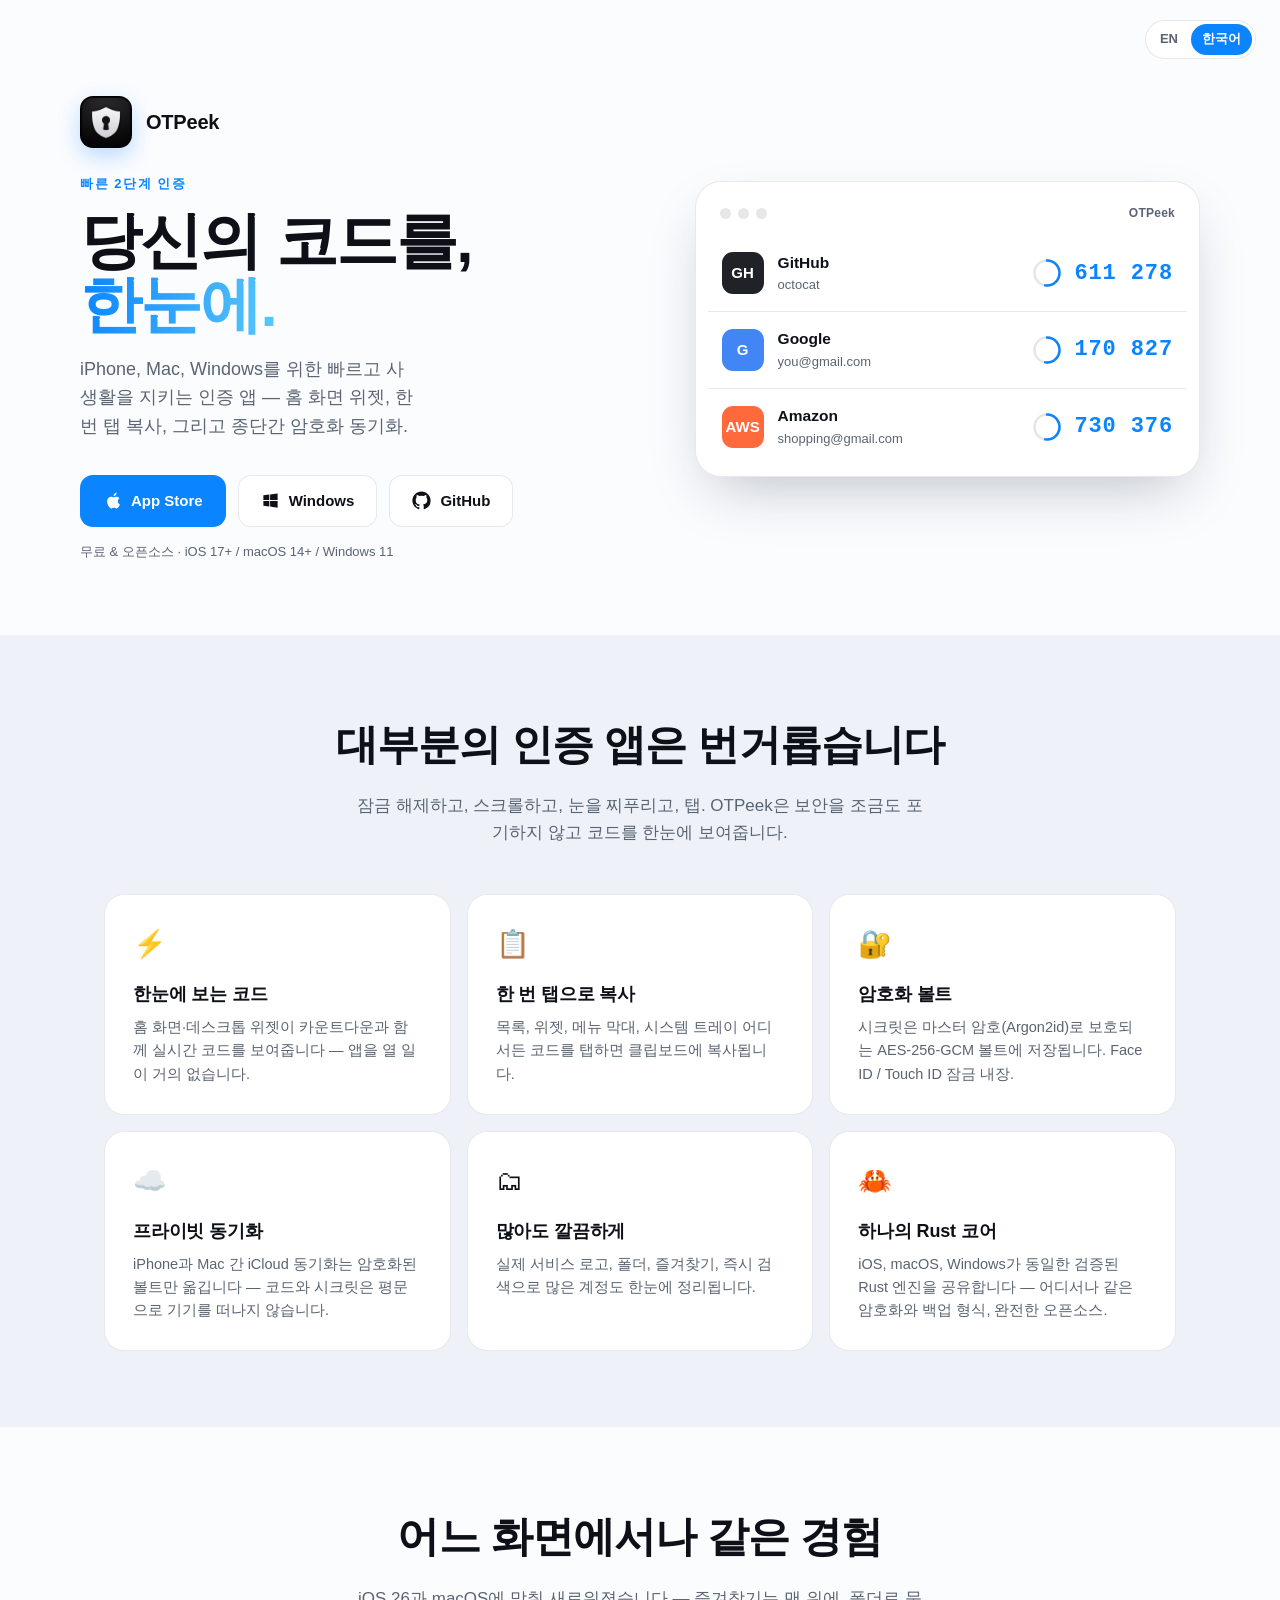
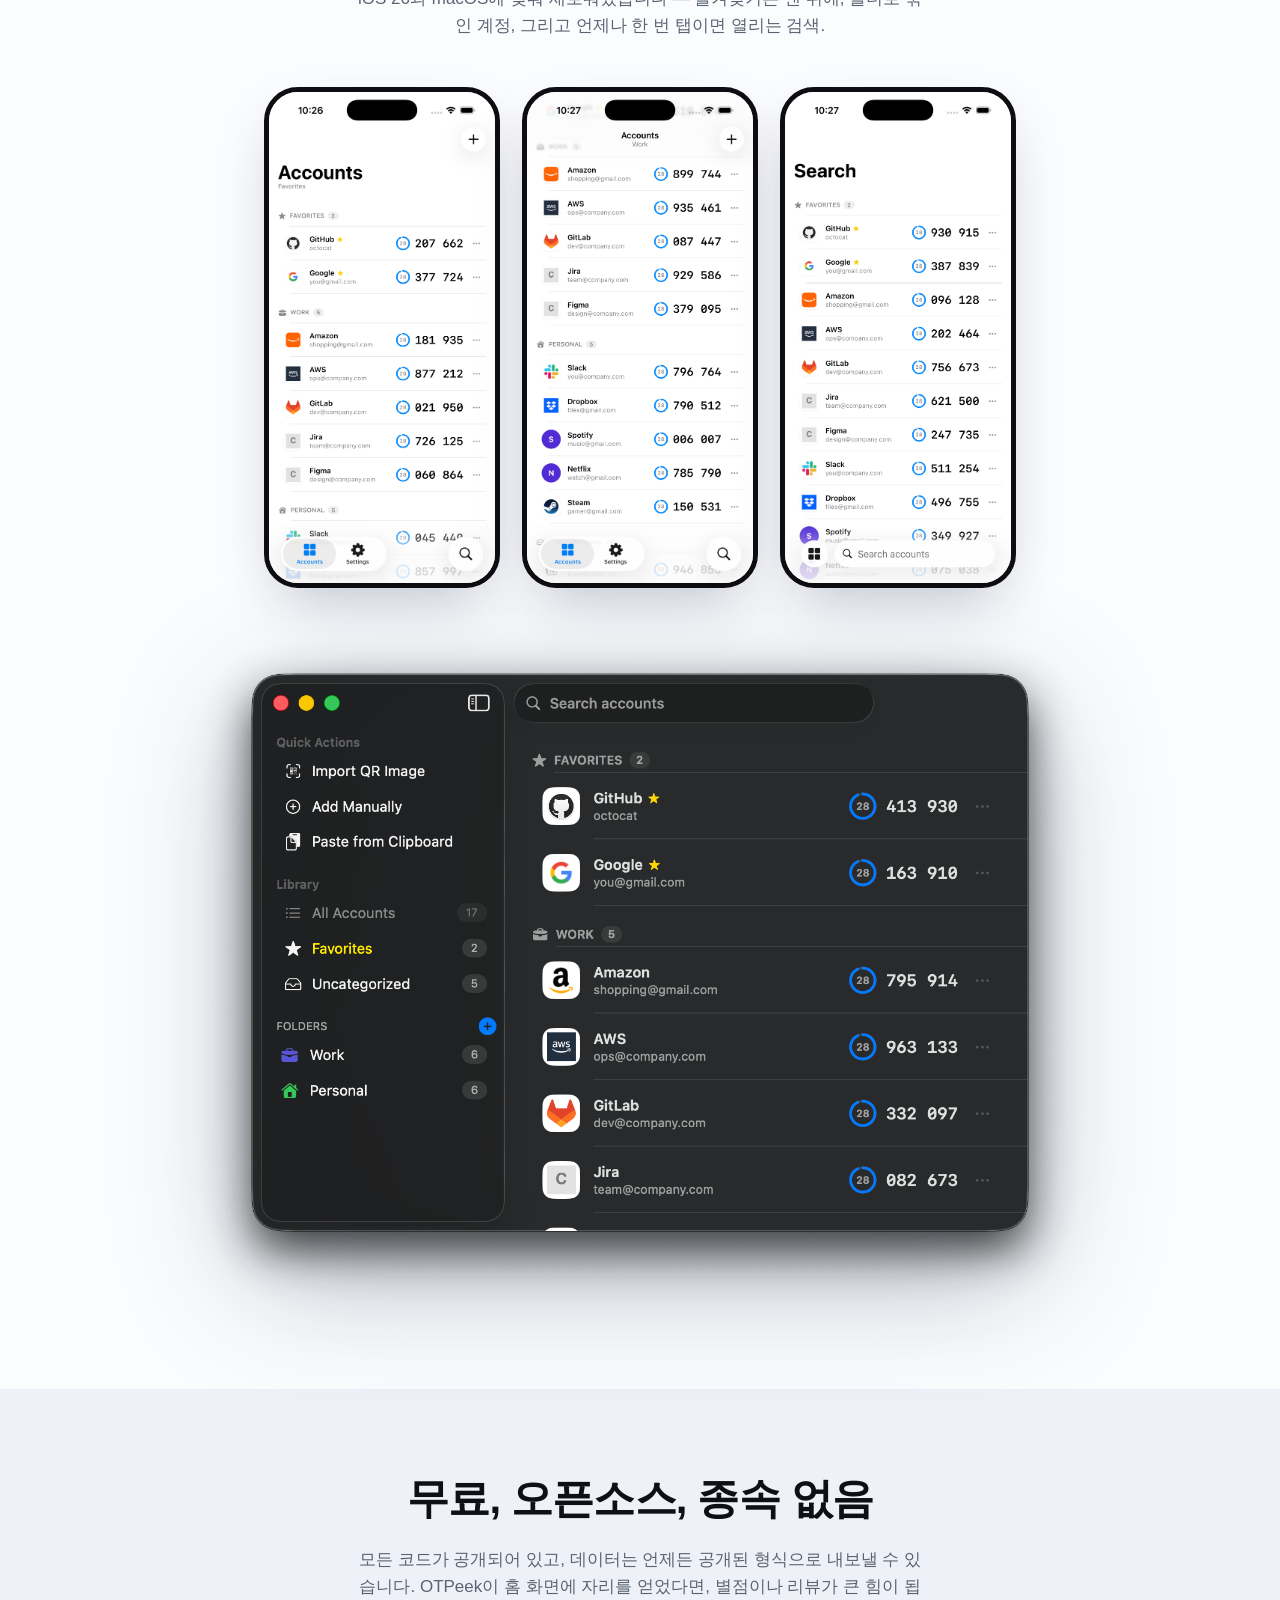
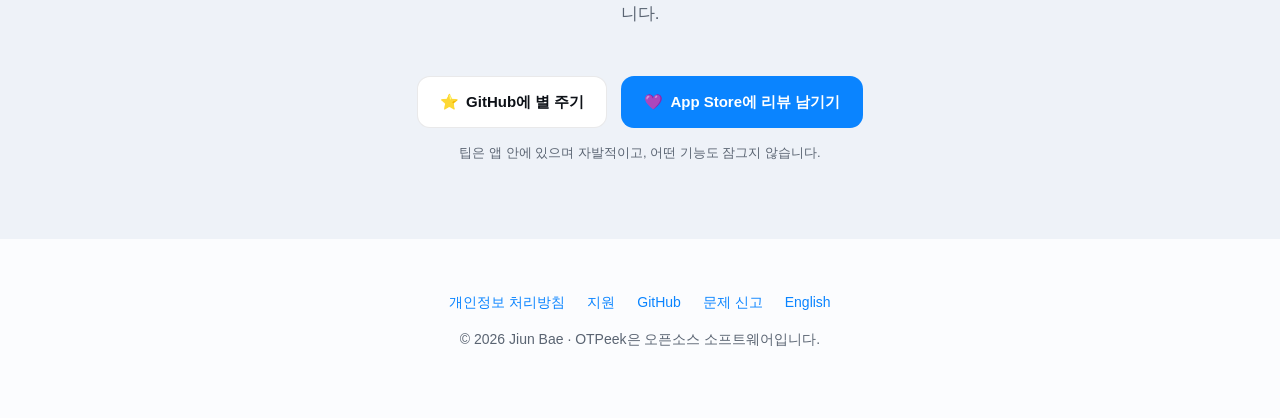
==== website/ko/index.html @ 28162570 "feat(website): redesign landing/support/privacy + add Korean pages - Redesign with a live countdown-" ====
<!DOCTYPE html>
<html lang="ko">
<head>
<meta charset="utf-8">
<meta name="viewport" content="width=device-width, initial-scale=1">
<title>OTPeek — 코드를 한눈에</title>
<meta name="description" content="OTPeek은 iPhone, Mac, Windows를 위한 빠르고 사생활을 지키는 2단계 인증 앱입니다. 홈 화면 위젯, 한 번 탭 복사, 암호화 동기화 — 하나의 Rust 코어 기반.">
<meta property="og:title" content="OTPeek — 코드를 한눈에">
<meta property="og:description" content="iPhone, Mac, Windows를 위한 빠르고 사생활을 지키는 2FA. 위젯, 한 번 탭 복사, 종단간 암호화 동기화.">
<meta property="og:image" content="https://jiun.dev/OTPeek/assets/icon-512.png">
<meta property="og:url" content="https://jiun.dev/OTPeek/ko/">
<link rel="icon" href="../assets/icon-180.png">
<link rel="apple-touch-icon" href="../assets/icon-180.png">
<link rel="alternate" hreflang="en" href="https://jiun.dev/OTPeek/">
<link rel="stylesheet" href="../assets/site.css">
</head>
<body>

<nav class="lang"><a href="../">EN</a><a class="on" href="./">한국어</a></nav>

<header class="wrap hero">
  <div>
    <div class="brand">
      <img src="../assets/icon-512.png" alt="OTPeek 아이콘" width="52" height="52">
      <span>OTPeek</span>
    </div>
    <p class="eyebrow">빠른 2단계 인증</p>
    <h1>당신의 코드를,<br><span class="grad">한눈에.</span></h1>
    <p class="sub">iPhone, Mac, Windows를 위한 빠르고 사생활을 지키는 인증 앱 — 홈 화면 위젯, 한 번 탭
       복사, 그리고 종단간 암호화 동기화.</p>
    <div class="dl">
      <a class="btn primary" href="https://apps.apple.com/app/otpeek/id6787845951">
        <svg viewBox="0 0 24 24"><path d="M18.7 12.9c0-2.5 2-3.7 2.1-3.7-1.2-1.7-3-1.9-3.6-2-1.5-.2-3 .9-3.7.9-.8 0-2-.9-3.3-.9-1.7 0-3.2 1-4.1 2.5-1.7 3-.4 7.5 1.3 9.9.8 1.2 1.8 2.5 3.1 2.5 1.2-.1 1.7-.8 3.2-.8s1.9.8 3.3.8c1.3 0 2.2-1.2 3-2.4.9-1.4 1.3-2.7 1.3-2.8-.1 0-2.6-1-2.6-4zM16.2 5.2c.7-.8 1.1-1.9 1-3-1 0-2.1.7-2.8 1.5-.6.7-1.2 1.9-1 3 1 .1 2.1-.6 2.8-1.5z"/></svg>
        App Store</a>
      <a class="btn" href="https://github.com/jiunbae/OTPeek/releases">
        <svg viewBox="0 0 24 24"><path d="M3 5.5 10.5 4.4v7.1H3V5.5zm0 13 7.5 1.1v-7H3v5.9zm8.5 1.2 9.5 1.3v-8.5h-9.5v7.2zm0-15.4v7.2H21V3L11.5 4.3z"/></svg>
        Windows</a>
      <a class="btn" href="https://github.com/jiunbae/OTPeek">
        <svg viewBox="0 0 24 24"><path d="M12 .5C5.7.5.5 5.7.5 12c0 5.1 3.3 9.4 7.9 10.9.6.1.8-.3.8-.6v-2c-3.2.7-3.9-1.5-3.9-1.5-.5-1.3-1.3-1.7-1.3-1.7-1-.7.1-.7.1-.7 1.2.1 1.8 1.2 1.8 1.2 1 1.8 2.7 1.3 3.4 1 .1-.8.4-1.3.7-1.6-2.6-.3-5.3-1.3-5.3-5.7 0-1.3.4-2.3 1.2-3.1-.1-.3-.5-1.5.1-3.1 0 0 1-.3 3.2 1.2a11 11 0 0 1 5.8 0C17 4.7 18 5 18 5c.6 1.6.2 2.8.1 3.1.7.8 1.2 1.8 1.2 3.1 0 4.4-2.7 5.4-5.3 5.7.4.4.8 1.1.8 2.2v3.2c0 .3.2.7.8.6a11.5 11.5 0 0 0 7.9-10.9C23.5 5.7 18.3.5 12 .5z"/></svg>
        GitHub</a>
    </div>
    <p class="note">무료 &amp; 오픈소스 · iOS 17+ / macOS 14+ / Windows 11</p>
  </div>

  <div class="demo" id="demo" aria-hidden="true">
    <div class="demo-bar"><i></i><i></i><i></i><b>OTPeek</b></div>
    <div class="row"><div class="av" style="background:#1f2328">GH</div>
      <div class="who"><div class="n">GitHub</div><div class="e">octocat</div></div>
      <div class="code"><svg class="ring" viewBox="0 0 36 36"><circle class="trk" cx="18" cy="18" r="15" fill="none" stroke-width="3"/><circle class="prg" cx="18" cy="18" r="15" fill="none" stroke-width="3" stroke-linecap="round"/></svg><span class="digits">207 662</span></div></div>
    <div class="row"><div class="av" style="background:#4285f4">G</div>
      <div class="who"><div class="n">Google</div><div class="e">you@gmail.com</div></div>
      <div class="code"><svg class="ring" viewBox="0 0 36 36"><circle class="trk" cx="18" cy="18" r="15" fill="none" stroke-width="3"/><circle class="prg" cx="18" cy="18" r="15" fill="none" stroke-width="3" stroke-linecap="round"/></svg><span class="digits">377 724</span></div></div>
    <div class="row"><div class="av" style="background:#ff6a3d">AWS</div>
      <div class="who"><div class="n">Amazon</div><div class="e">shopping@gmail.com</div></div>
      <div class="code"><svg class="ring" viewBox="0 0 36 36"><circle class="trk" cx="18" cy="18" r="15" fill="none" stroke-width="3"/><circle class="prg" cx="18" cy="18" r="15" fill="none" stroke-width="3" stroke-linecap="round"/></svg><span class="digits">181 935</span></div></div>
  </div>
</header>

<section class="alt">
  <div class="wrap">
    <h2>대부분의 인증 앱은 번거롭습니다</h2>
    <p class="lead">잠금 해제하고, 스크롤하고, 눈을 찌푸리고, 탭. OTPeek은 보안을 조금도 포기하지 않고 코드를 한눈에 보여줍니다.</p>
    <div class="grid">
      <div class="card-f"><div class="emoji">⚡️</div><h3>한눈에 보는 코드</h3><p>홈 화면·데스크톱 위젯이 카운트다운과 함께 실시간 코드를 보여줍니다 — 앱을 열 일이 거의 없습니다.</p></div>
      <div class="card-f"><div class="emoji">📋</div><h3>한 번 탭으로 복사</h3><p>목록, 위젯, 메뉴 막대, 시스템 트레이 어디서든 코드를 탭하면 클립보드에 복사됩니다.</p></div>
      <div class="card-f"><div class="emoji">🔐</div><h3>암호화 볼트</h3><p>시크릿은 마스터 암호(Argon2id)로 보호되는 AES-256-GCM 볼트에 저장됩니다. Face ID / Touch ID 잠금 내장.</p></div>
      <div class="card-f"><div class="emoji">☁️</div><h3>프라이빗 동기화</h3><p>iPhone과 Mac 간 iCloud 동기화는 암호화된 볼트만 옮깁니다 — 코드와 시크릿은 평문으로 기기를 떠나지 않습니다.</p></div>
      <div class="card-f"><div class="emoji">🗂</div><h3>많아도 깔끔하게</h3><p>실제 서비스 로고, 폴더, 즐겨찾기, 즉시 검색으로 많은 계정도 한눈에 정리됩니다.</p></div>
      <div class="card-f"><div class="emoji">🦀</div><h3>하나의 Rust 코어</h3><p>iOS, macOS, Windows가 동일한 검증된 Rust 엔진을 공유합니다 — 어디서나 같은 암호화와 백업 형식, 완전한 오픈소스.</p></div>
    </div>
  </div>
</section>

<section>
  <div class="wrap">
    <h2>어느 화면에서나 같은 경험</h2>
    <p class="lead">iOS 26과 macOS에 맞춰 새로워졌습니다 — 즐겨찾기는 맨 위에, 폴더로 묶인 계정, 그리고 언제나 한 번 탭이면 열리는 검색.</p>
    <div class="shots">
      <img class="ios" src="../assets/ios-list.png" alt="iPhone의 OTPeek — 폴더로 묶인 계정과 실시간 코드" loading="lazy">
      <img class="ios" src="../assets/ios-folders.png" alt="iPhone의 OTPeek — 폴더별 계정 목록" loading="lazy">
      <img class="ios" src="../assets/ios-search.png" alt="iPhone의 OTPeek — 즉시 검색" loading="lazy">
    </div>
    <img class="shot-mac" src="../assets/mac-window.png" alt="Mac의 OTPeek — 사이드바와 계정 목록" loading="lazy">
  </div>
</section>

<section class="alt">
  <div class="wrap support">
    <h2>무료, 오픈소스, 종속 없음</h2>
    <p class="lead">모든 코드가 공개되어 있고, 데이터는 언제든 공개된 형식으로 내보낼 수 있습니다.
       OTPeek이 홈 화면에 자리를 얻었다면, 별점이나 리뷰가 큰 힘이 됩니다.</p>
    <div class="strip">
      <a class="btn" href="https://github.com/jiunbae/OTPeek">⭐️&ensp;GitHub에 별 주기</a>
      <a class="btn primary" href="https://apps.apple.com/app/otpeek/id6787845951">💜&ensp;App Store에 리뷰 남기기</a>
    </div>
    <p class="note">팁은 앱 안에 있으며 자발적이고, 어떤 기능도 잠그지 않습니다.</p>
  </div>
</section>

<footer>
  <nav>
    <a href="privacy.html">개인정보 처리방침</a>
    <a href="support.html">지원</a>
    <a href="https://github.com/jiunbae/OTPeek">GitHub</a>
    <a href="https://github.com/jiunbae/OTPeek/issues">문제 신고</a>
    <a href="../">English</a>
  </nav>
  © 2026 Jiun Bae · OTPeek은 오픈소스 소프트웨어입니다.
</footer>

<script src="../assets/demo.js"></script>
</body>
</html>
---- website/assets/site.css ----
/* OTPeek marketing site — shared styles (en + ko) */
:root {
  --accent:#0a84ff; --accent-ink:#fff; --warn:#ff453a;
  --bg:#fbfcfe; --bg2:#eef2f8; --fg:#0d1117; --fg2:#5a6472;
  --card:#ffffff; --border:rgba(13,17,23,.09); --ring-track:rgba(13,17,23,.10);
  --shadow:0 24px 60px -18px rgba(13,30,60,.28);
}
@media (prefers-color-scheme: dark) {
  :root:not([data-theme="light"]) {
    --bg:#0b0e14; --bg2:#12161f; --fg:#eef2f8; --fg2:#99a3b3;
    --card:#161b26; --border:rgba(255,255,255,.10); --ring-track:rgba(255,255,255,.12);
    --shadow:0 28px 70px -20px rgba(0,0,0,.7);
  }
}
:root[data-theme="dark"] {
  --bg:#0b0e14; --bg2:#12161f; --fg:#eef2f8; --fg2:#99a3b3;
  --card:#161b26; --border:rgba(255,255,255,.10); --ring-track:rgba(255,255,255,.12);
  --shadow:0 28px 70px -20px rgba(0,0,0,.7);
}

* { margin:0; padding:0; box-sizing:border-box; }
html { scroll-behavior:smooth; }
body { font-family:-apple-system,BlinkMacSystemFont,"SF Pro Display","Segoe UI",Roboto,sans-serif;
       background:var(--bg); color:var(--fg); line-height:1.6; -webkit-font-smoothing:antialiased;
       overflow-x:hidden; }
a { color:var(--accent); text-decoration:none; }
.wrap { max-width:1120px; margin:0 auto; padding:0 24px; }
.eyebrow { font-size:13px; font-weight:700; letter-spacing:.12em; text-transform:uppercase; color:var(--accent); }

/* language toggle (top-right) */
.lang { position:absolute; top:20px; right:24px; z-index:5; display:flex; gap:2px;
        background:var(--card); border:1px solid var(--border); border-radius:999px; padding:3px;
        font-size:13px; font-weight:600; }
.lang a { padding:5px 11px; border-radius:999px; color:var(--fg2); }
.lang a.on { background:var(--accent); color:var(--accent-ink); }

/* ---- Hero ---- */
.hero { display:grid; grid-template-columns:1.05fr .95fr; gap:56px; align-items:center; padding:96px 0 72px; }
.hero .brand { display:flex; align-items:center; gap:14px; margin-bottom:26px; }
.hero .brand img { width:52px; height:52px; border-radius:13px; box-shadow:0 8px 22px rgba(10,132,255,.28); }
.hero .brand span { font-size:20px; font-weight:700; letter-spacing:-.01em; }
h1 { font-size:clamp(40px,6vw,62px); font-weight:800; letter-spacing:-.03em; line-height:1.03; margin:14px 0 18px; text-wrap:balance; }
h1 .grad { background:linear-gradient(100deg,var(--accent),#5ac8fa); -webkit-background-clip:text; background-clip:text; color:transparent; }
.hero .sub { max-width:34ch; color:var(--fg2); font-size:18px; }

.dl { display:flex; gap:12px; flex-wrap:wrap; margin-top:34px; }
.btn { display:inline-flex; align-items:center; gap:9px; padding:13px 22px; border-radius:13px;
       font-size:15px; font-weight:600; border:1px solid var(--border); background:var(--card); color:var(--fg);
       transition:transform .16s ease, box-shadow .16s ease, border-color .16s ease; }
.btn:hover { transform:translateY(-2px); box-shadow:0 10px 26px -8px rgba(13,30,60,.32); }
.btn.primary { background:var(--accent); color:var(--accent-ink); border-color:transparent; }
.btn svg { width:19px; height:19px; fill:currentColor; }
.note { margin-top:15px; font-size:13px; color:var(--fg2); }

/* ---- Live code demo ---- */
.demo { background:var(--card); border:1px solid var(--border); border-radius:26px; padding:12px; box-shadow:var(--shadow); }
.demo-bar { display:flex; align-items:center; gap:7px; padding:10px 12px 12px; }
.demo-bar i { width:11px; height:11px; border-radius:50%; background:var(--ring-track); display:inline-block; }
.demo-bar b { margin-left:auto; font-size:12px; font-weight:600; color:var(--fg2); letter-spacing:.02em; }
.row { display:flex; align-items:center; gap:14px; padding:15px 14px; border-radius:16px; }
.row + .row { border-top:1px solid var(--border); border-radius:0; }
.av { width:42px; height:42px; border-radius:11px; display:grid; place-items:center; font-weight:700; font-size:15px; color:#fff; flex:none; }
.who { min-width:0; }
.who .n { font-weight:600; font-size:15.5px; }
.who .e { font-size:13px; color:var(--fg2); white-space:nowrap; overflow:hidden; text-overflow:ellipsis; }
.code { margin-left:auto; display:flex; align-items:center; gap:12px; }
.ring { width:30px; height:30px; flex:none; transform:rotate(-90deg); }
.ring .trk { stroke:var(--ring-track); }
.digits { font-family:ui-monospace,"SF Mono",Menlo,monospace; font-size:22px; font-weight:600;
          letter-spacing:.04em; font-variant-numeric:tabular-nums; color:var(--accent); transition:color .4s; }

/* ---- Sections ---- */
section { padding:76px 0; }
section.alt { background:var(--bg2); }
h2 { font-size:clamp(28px,4vw,42px); font-weight:800; letter-spacing:-.02em; text-align:center; text-wrap:balance; }
.lead { text-align:center; color:var(--fg2); max-width:60ch; margin:14px auto 48px; font-size:17px; }

.grid { display:grid; grid-template-columns:repeat(auto-fit,minmax(260px,1fr)); gap:16px; }
.card-f { background:var(--card); border:1px solid var(--border); border-radius:20px; padding:28px; transition:transform .16s, border-color .16s; }
.card-f:hover { transform:translateY(-3px); border-color:color-mix(in srgb, var(--accent) 45%, var(--border)); }
.card-f .emoji { font-size:27px; }
.card-f h3 { font-size:18px; margin:14px 0 7px; letter-spacing:-.01em; }
.card-f p { font-size:14.5px; color:var(--fg2); }

.shots { display:flex; gap:22px; justify-content:center; flex-wrap:wrap; }
.shots img.ios { width:236px; border-radius:34px; border:5px solid #0e0e12; box-shadow:var(--shadow); background:#0e0e12; }
.shot-mac { width:min(900px,100%); display:block; margin:44px auto 0; filter:drop-shadow(0 30px 60px rgba(13,30,60,.30)); }

.support { text-align:center; }
.strip { display:flex; gap:14px; justify-content:center; flex-wrap:wrap; margin-top:8px; }

footer { padding:52px 0 68px; text-align:center; color:var(--fg2); font-size:14px; }
footer nav { display:flex; gap:22px; justify-content:center; flex-wrap:wrap; margin-bottom:14px; }

/* ---- Document pages (support / privacy) ---- */
.doc { max-width:760px; margin:0 auto; padding:76px 24px 88px; }
.doc .back { display:inline-block; margin-bottom:26px; font-size:15px; font-weight:600; }
.doc h1 { font-size:clamp(32px,5vw,46px); margin-bottom:10px; }
.doc .updated { color:var(--fg2); font-size:14px; margin-bottom:34px; }
.doc h2 { font-size:21px; text-align:left; margin:36px 0 10px; letter-spacing:-.01em; }
.doc p, .doc li { font-size:16px; color:var(--fg); margin-bottom:11px; }
.doc p.muted, .doc li.muted { color:var(--fg2); }
.doc ul { padding-left:22px; }
.doc a { font-weight:500; }
details { background:var(--card); border:1px solid var(--border); border-radius:14px; padding:15px 18px; margin-bottom:10px; }
summary { font-weight:600; cursor:pointer; list-style:none; }
summary::-webkit-details-marker { display:none; }
summary::after { content:"+"; float:right; color:var(--fg2); font-weight:400; }
details[open] summary::after { content:"–"; }
details p { margin:11px 0 2px; color:var(--fg2); }
.tldr { background:color-mix(in srgb, var(--accent) 8%, transparent); border:1px solid color-mix(in srgb, var(--accent) 28%, transparent);
        border-radius:14px; padding:18px 20px; margin:4px 0 8px; font-size:16px; }
.doc code { font-family:ui-monospace,"SF Mono",Menlo,monospace; font-size:.9em;
            background:var(--bg2); padding:1px 6px; border-radius:6px; }

@media (max-width:860px) {
  .hero { grid-template-columns:1fr; gap:40px; padding:76px 0 40px; text-align:center; }
  .hero .brand, .dl { justify-content:center; }
  .hero .sub { max-width:none; }
  .demo { max-width:420px; margin:0 auto; }
}
@media (prefers-reduced-motion:reduce) { html { scroll-behavior:auto; } }
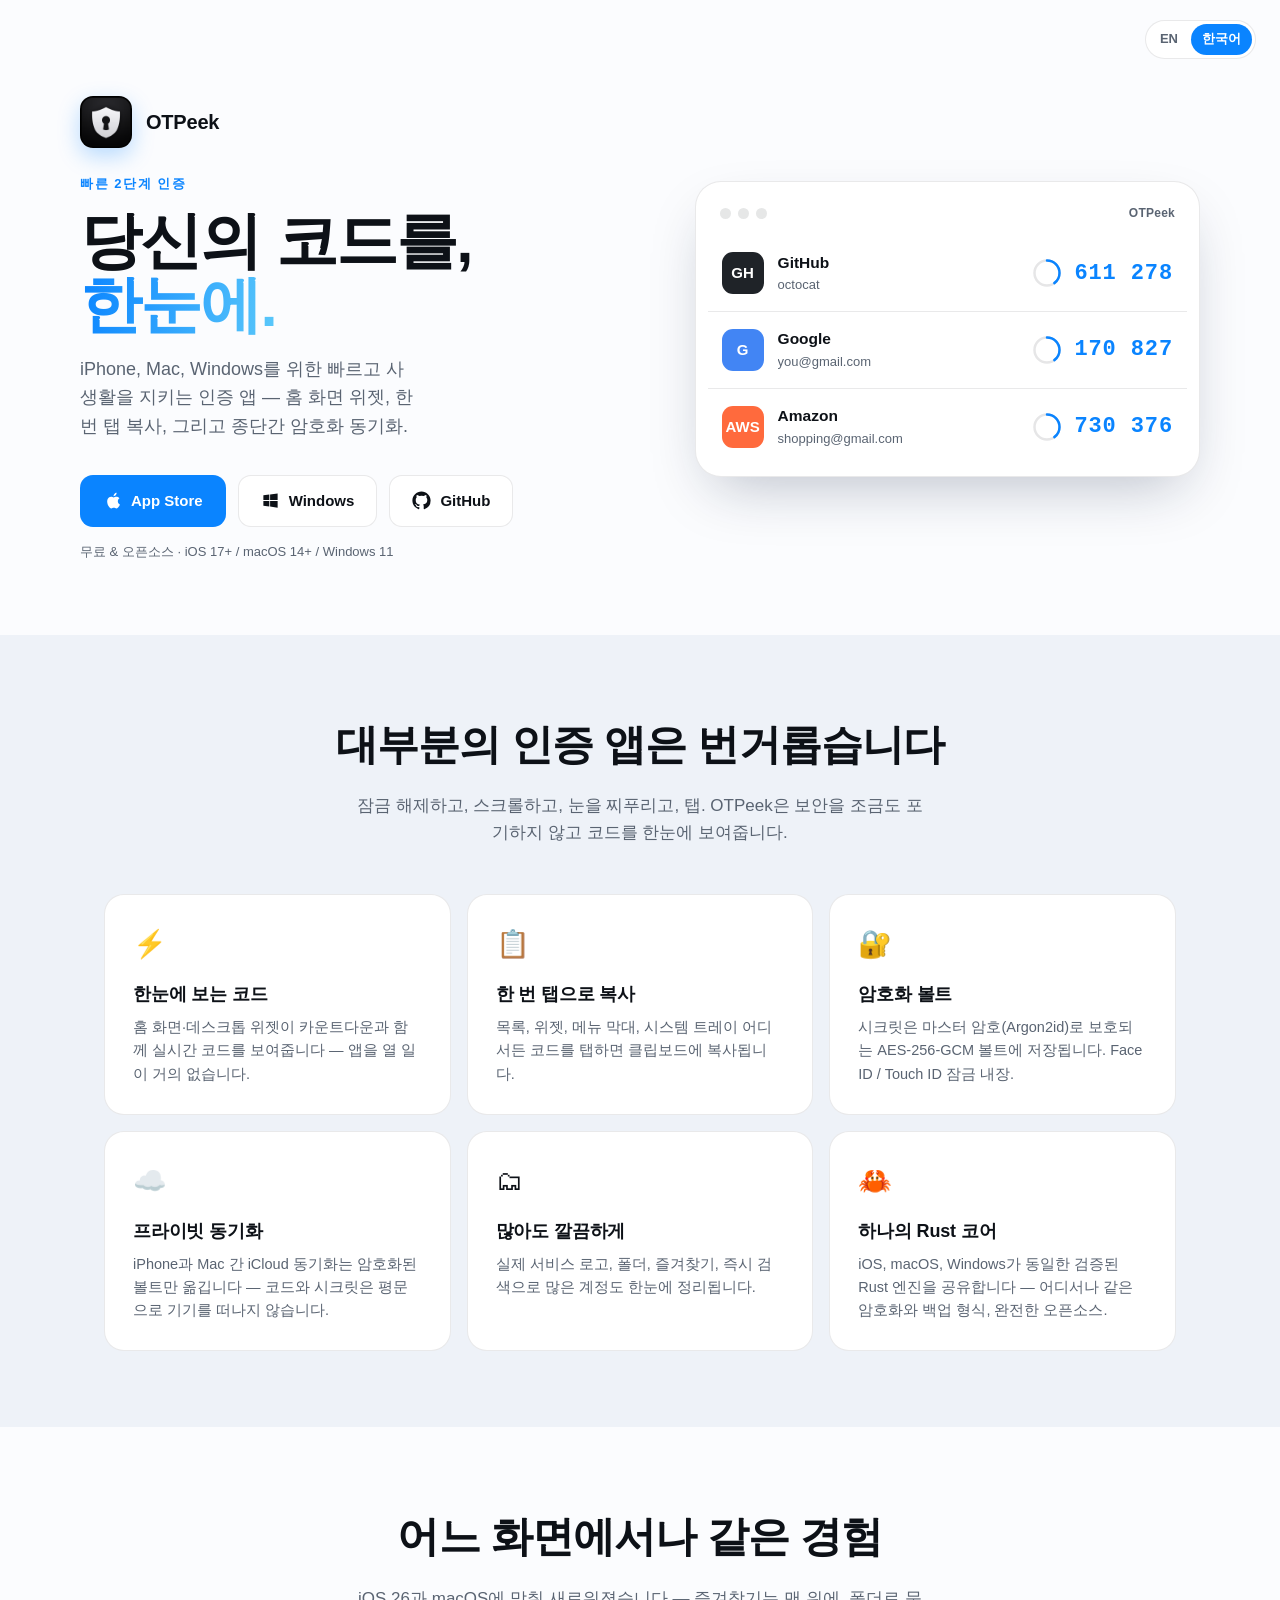
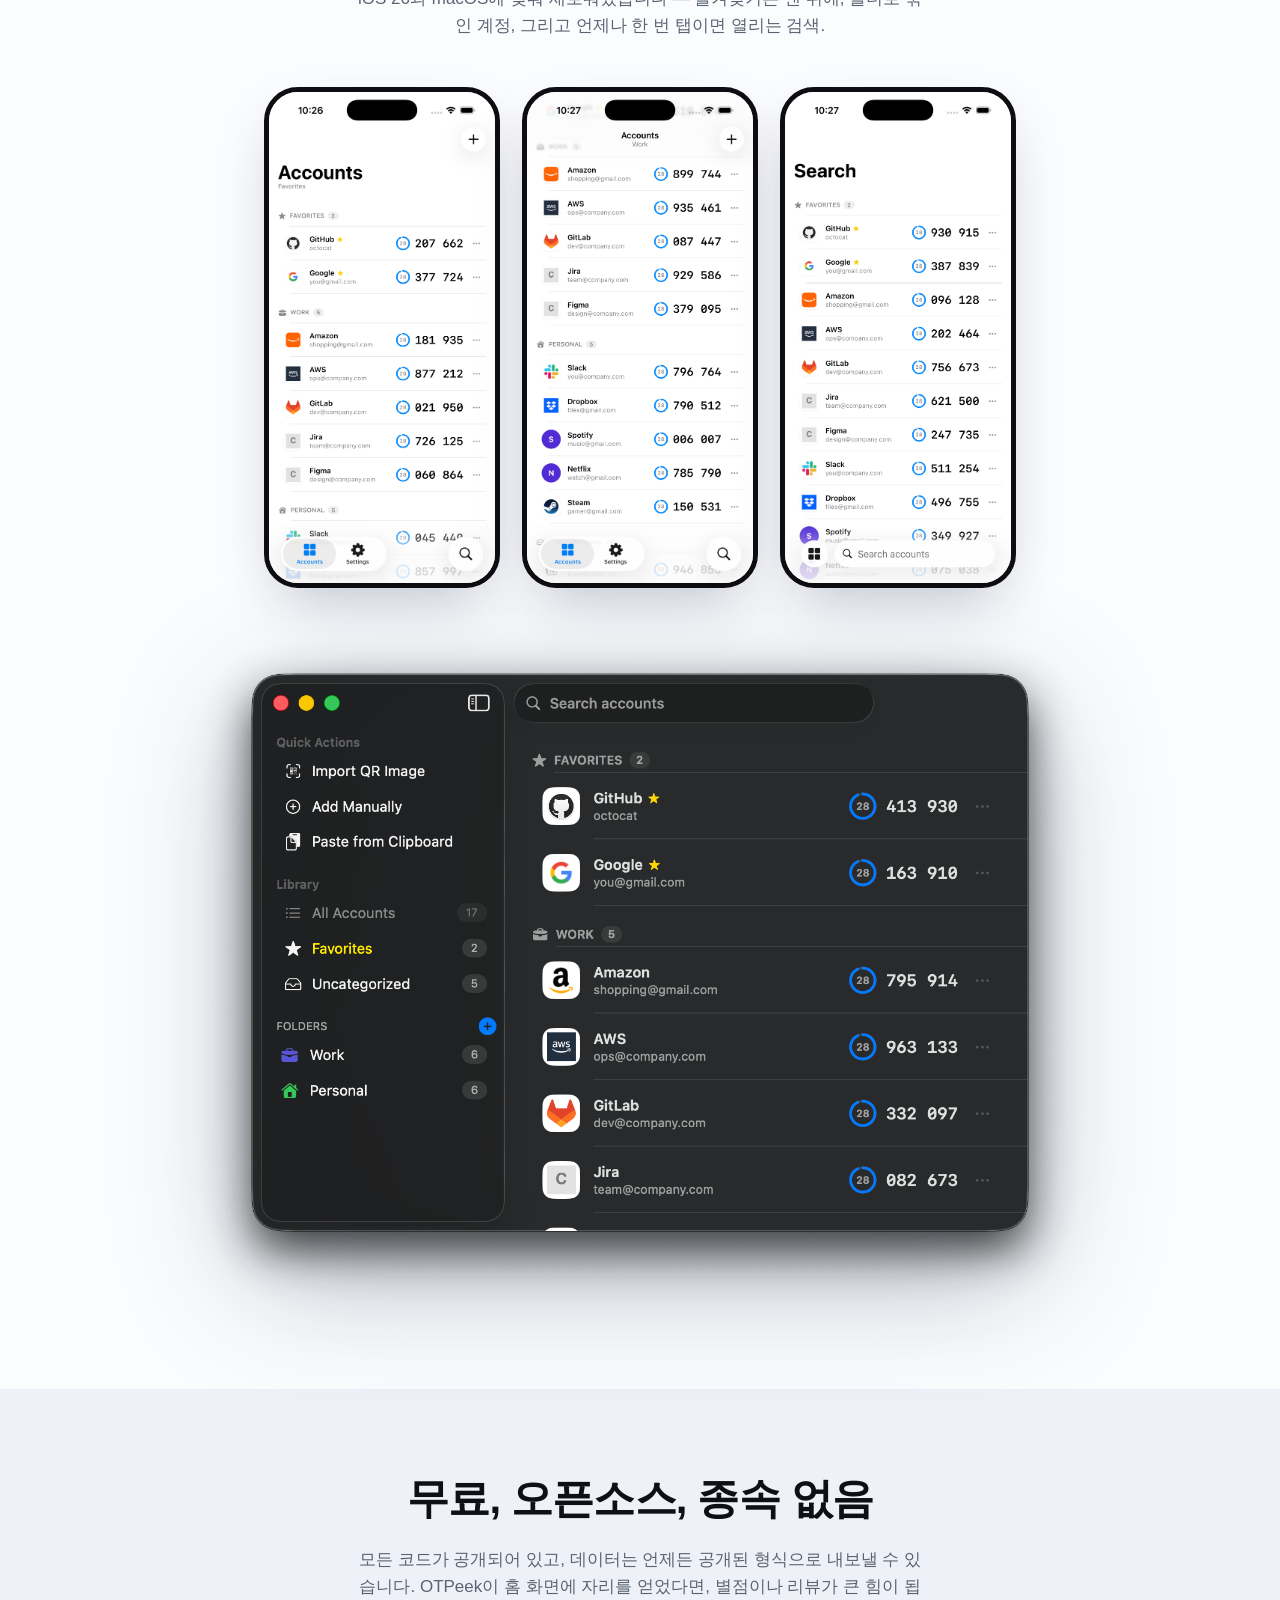
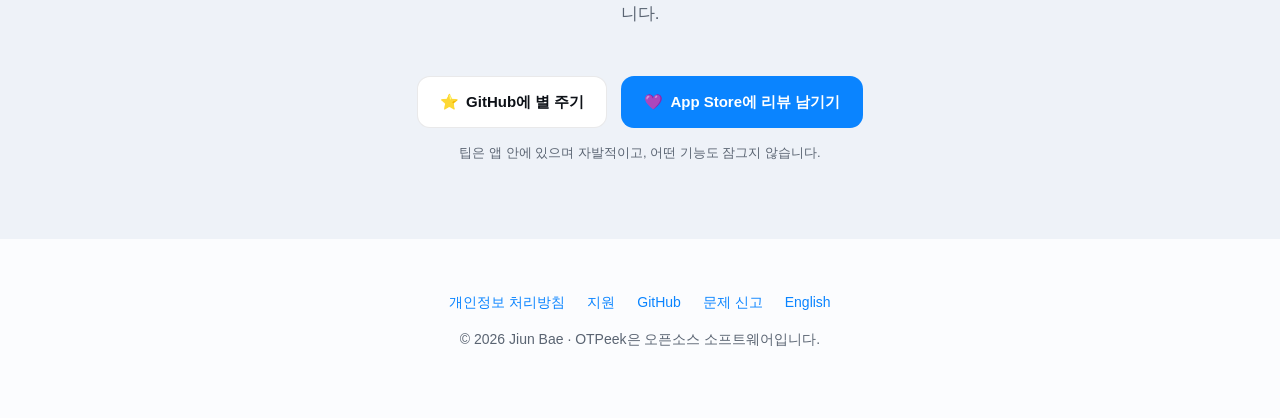
==== commit 250098a9: "fix(website): link Korean pages to live App Store Use the Korean storefront URL for download and rev" ====
--- a/website/ko/index.html
+++ b/website/ko/index.html
@@ -29,7 +29,7 @@
     <p class="sub">iPhone, Mac, Windows를 위한 빠르고 사생활을 지키는 인증 앱 — 홈 화면 위젯, 한 번 탭
        복사, 그리고 종단간 암호화 동기화.</p>
     <div class="dl">
-      <a class="btn primary" href="https://apps.apple.com/app/otpeek/id6787845951">
+      <a class="btn primary" href="https://apps.apple.com/kr/app/otpeek/id6787845951">
         <svg viewBox="0 0 24 24"><path d="M18.7 12.9c0-2.5 2-3.7 2.1-3.7-1.2-1.7-3-1.9-3.6-2-1.5-.2-3 .9-3.7.9-.8 0-2-.9-3.3-.9-1.7 0-3.2 1-4.1 2.5-1.7 3-.4 7.5 1.3 9.9.8 1.2 1.8 2.5 3.1 2.5 1.2-.1 1.7-.8 3.2-.8s1.9.8 3.3.8c1.3 0 2.2-1.2 3-2.4.9-1.4 1.3-2.7 1.3-2.8-.1 0-2.6-1-2.6-4zM16.2 5.2c.7-.8 1.1-1.9 1-3-1 0-2.1.7-2.8 1.5-.6.7-1.2 1.9-1 3 1 .1 2.1-.6 2.8-1.5z"/></svg>
         App Store</a>
       <a class="btn" href="https://github.com/jiunbae/OTPeek/releases">
@@ -91,7 +91,7 @@
        OTPeek이 홈 화면에 자리를 얻었다면, 별점이나 리뷰가 큰 힘이 됩니다.</p>
     <div class="strip">
       <a class="btn" href="https://github.com/jiunbae/OTPeek">⭐️&ensp;GitHub에 별 주기</a>
-      <a class="btn primary" href="https://apps.apple.com/app/otpeek/id6787845951">💜&ensp;App Store에 리뷰 남기기</a>
+      <a class="btn primary" href="https://apps.apple.com/kr/app/otpeek/id6787845951">💜&ensp;App Store에 리뷰 남기기</a>
     </div>
     <p class="note">팁은 앱 안에 있으며 자발적이고, 어떤 기능도 잠그지 않습니다.</p>
   </div>
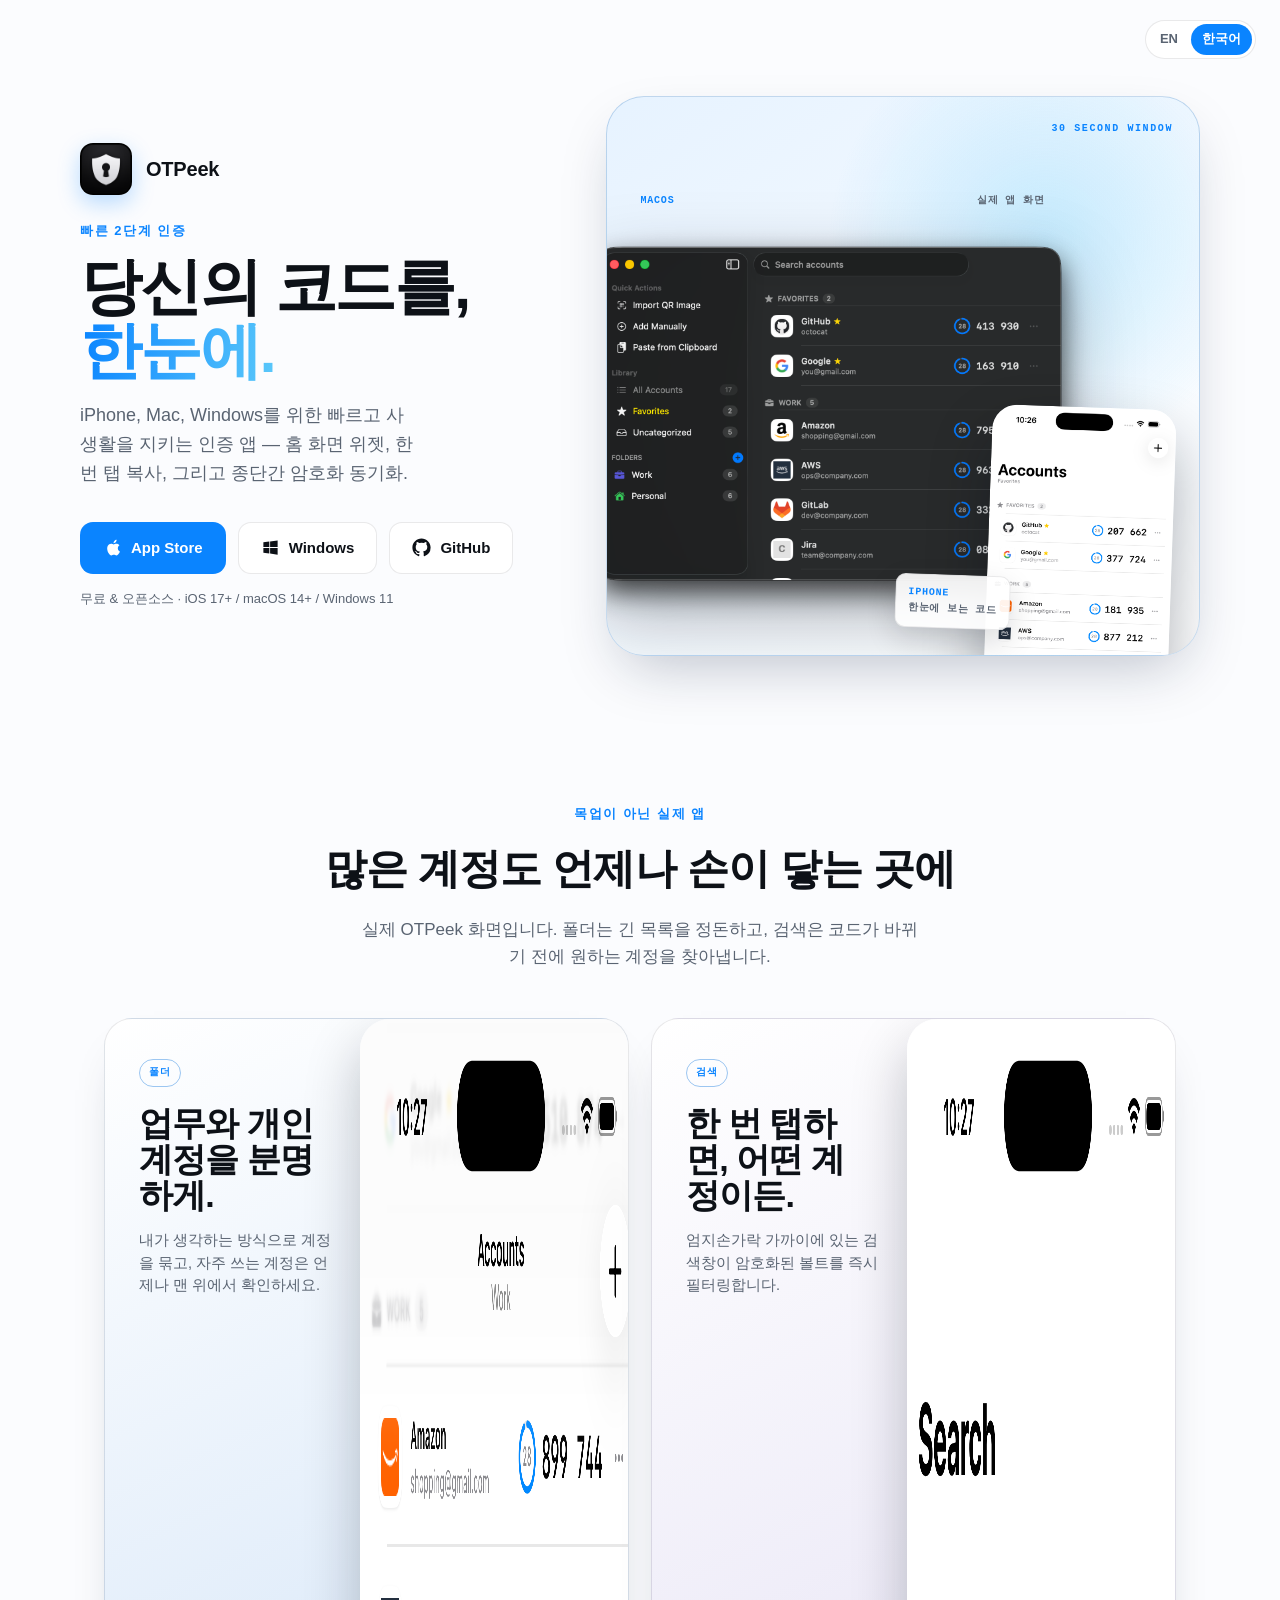
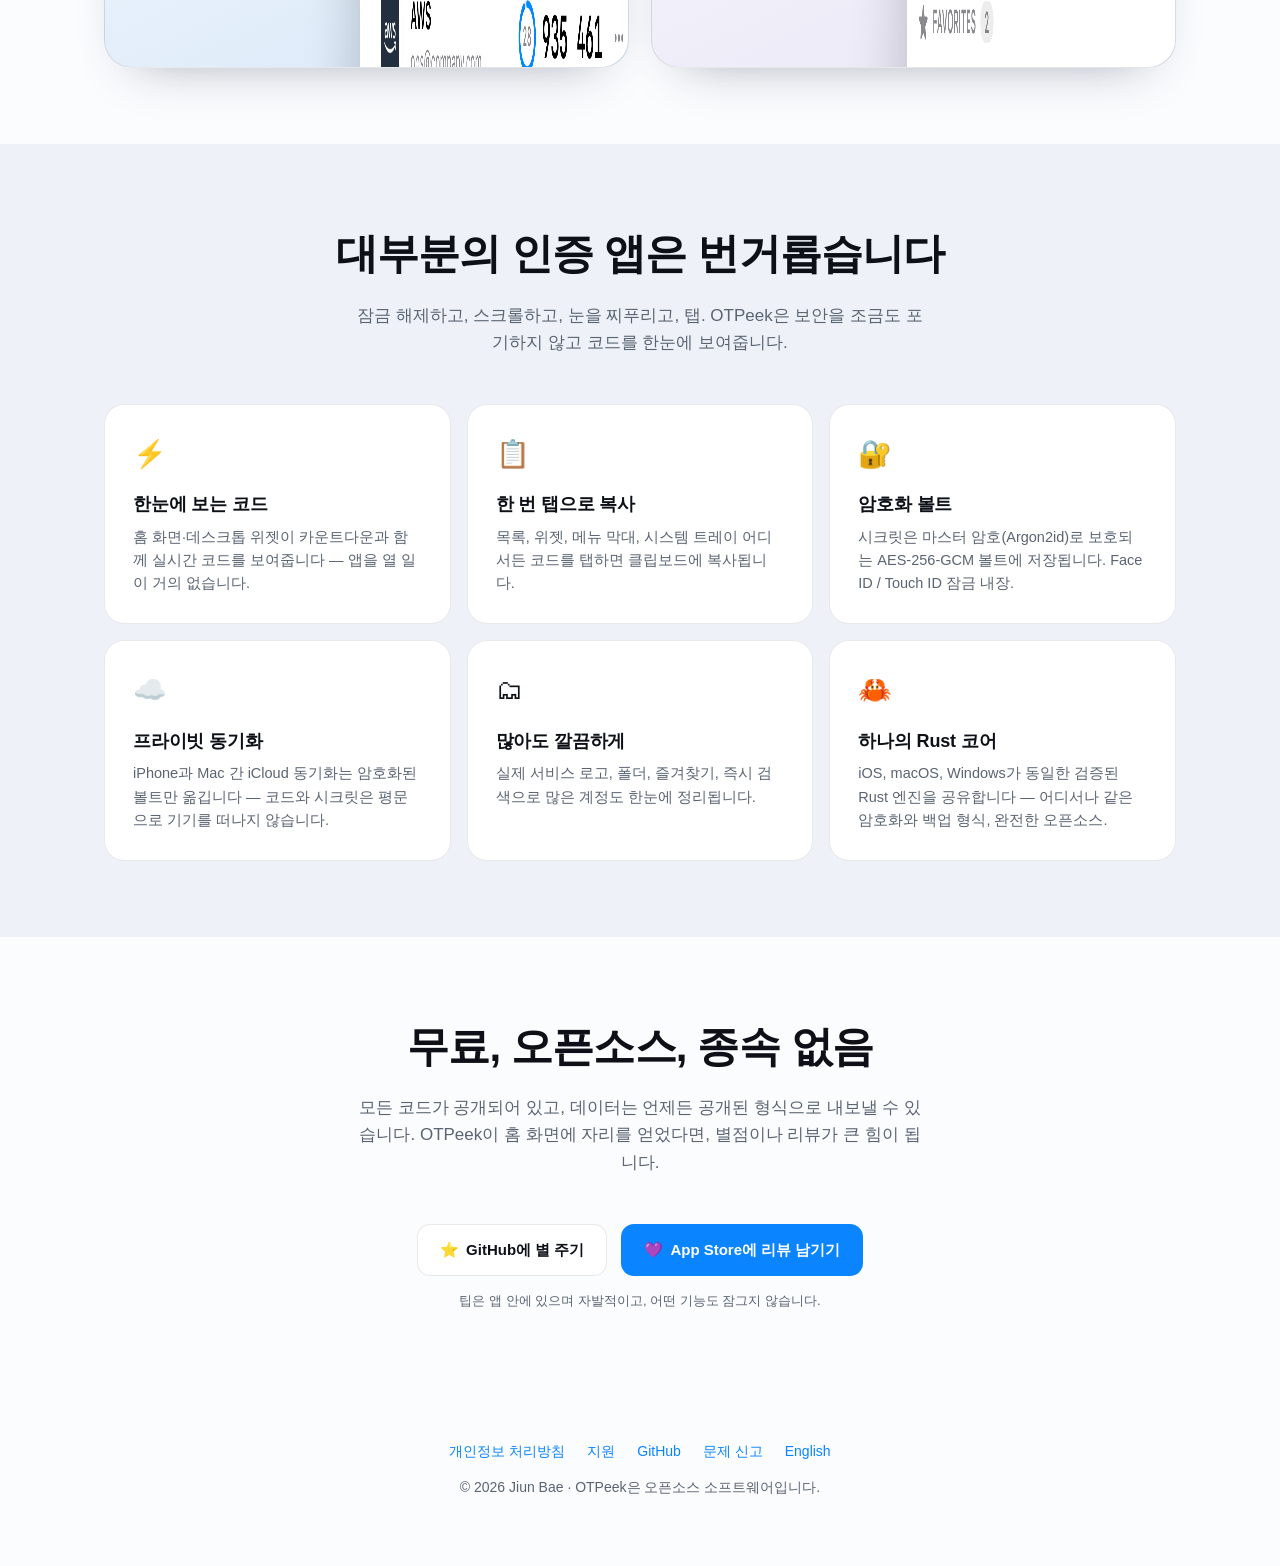
==== commit 0a7dcdfb: "feat(website): showcase real app screenshots Replace the simulated OTP card with real Mac and iPhone" ====
--- a/website/ko/index.html
+++ b/website/ko/index.html
@@ -42,19 +42,43 @@
     <p class="note">무료 &amp; 오픈소스 · iOS 17+ / macOS 14+ / Windows 11</p>
   </div>
 
-  <div class="demo" id="demo" aria-hidden="true">
-    <div class="demo-bar"><i></i><i></i><i></i><b>OTPeek</b></div>
-    <div class="row"><div class="av" style="background:#1f2328">GH</div>
-      <div class="who"><div class="n">GitHub</div><div class="e">octocat</div></div>
-      <div class="code"><svg class="ring" viewBox="0 0 36 36"><circle class="trk" cx="18" cy="18" r="15" fill="none" stroke-width="3"/><circle class="prg" cx="18" cy="18" r="15" fill="none" stroke-width="3" stroke-linecap="round"/></svg><span class="digits">207 662</span></div></div>
-    <div class="row"><div class="av" style="background:#4285f4">G</div>
-      <div class="who"><div class="n">Google</div><div class="e">you@gmail.com</div></div>
-      <div class="code"><svg class="ring" viewBox="0 0 36 36"><circle class="trk" cx="18" cy="18" r="15" fill="none" stroke-width="3"/><circle class="prg" cx="18" cy="18" r="15" fill="none" stroke-width="3" stroke-linecap="round"/></svg><span class="digits">377 724</span></div></div>
-    <div class="row"><div class="av" style="background:#ff6a3d">AWS</div>
-      <div class="who"><div class="n">Amazon</div><div class="e">shopping@gmail.com</div></div>
-      <div class="code"><svg class="ring" viewBox="0 0 36 36"><circle class="trk" cx="18" cy="18" r="15" fill="none" stroke-width="3"/><circle class="prg" cx="18" cy="18" r="15" fill="none" stroke-width="3" stroke-linecap="round"/></svg><span class="digits">181 935</span></div></div>
+  <div class="hero-gallery" aria-label="Mac과 iPhone에서 실행 중인 실제 OTPeek 화면">
+    <figure class="hero-shot hero-shot-mac">
+      <figcaption><span>macOS</span><b>실제 앱 화면</b></figcaption>
+      <img src="../assets/mac-window.png" alt="즐겨찾기, 폴더, 빠른 작업과 실시간 코드가 보이는 Mac용 OTPeek" width="1624" height="1228">
+    </figure>
+    <figure class="hero-shot hero-shot-phone">
+      <img src="../assets/ios-list.png" alt="즐겨찾기와 폴더별 계정이 보이는 iPhone용 OTPeek" width="1206" height="2622">
+      <figcaption><span>iPhone</span><b>한눈에 보는 코드</b></figcaption>
+    </figure>
   </div>
 </header>
+
+<section class="screen-tour">
+  <div class="wrap">
+    <p class="eyebrow section-kicker">목업이 아닌 실제 앱</p>
+    <h2>많은 계정도 언제나 손이 닿는 곳에</h2>
+    <p class="lead">실제 OTPeek 화면입니다. 폴더는 긴 목록을 정돈하고, 검색은 코드가 바뀌기 전에 원하는 계정을 찾아냅니다.</p>
+    <div class="tour-grid">
+      <figure class="tour-card">
+        <div class="tour-copy">
+          <span class="tour-label">폴더</span>
+          <h3>업무와 개인 계정을 분명하게.</h3>
+          <p>내가 생각하는 방식으로 계정을 묶고, 자주 쓰는 계정은 언제나 맨 위에서 확인하세요.</p>
+        </div>
+        <img src="../assets/ios-folders.png" alt="업무와 개인 계정이 나뉜 OTPeek iPhone 폴더 화면" width="1206" height="2622" loading="lazy">
+      </figure>
+      <figure class="tour-card tour-card-search">
+        <div class="tour-copy">
+          <span class="tour-label">검색</span>
+          <h3>한 번 탭하면, 어떤 계정이든.</h3>
+          <p>엄지손가락 가까이에 있는 검색창이 암호화된 볼트를 즉시 필터링합니다.</p>
+        </div>
+        <img src="../assets/ios-search.png" alt="계정 결과를 즉시 보여주는 OTPeek iPhone 검색 화면" width="1206" height="2622" loading="lazy">
+      </figure>
+    </div>
+  </div>
+</section>
 
 <section class="alt">
   <div class="wrap">
@@ -72,19 +96,6 @@
 </section>
 
 <section>
-  <div class="wrap">
-    <h2>어느 화면에서나 같은 경험</h2>
-    <p class="lead">iOS 26과 macOS에 맞춰 새로워졌습니다 — 즐겨찾기는 맨 위에, 폴더로 묶인 계정, 그리고 언제나 한 번 탭이면 열리는 검색.</p>
-    <div class="shots">
-      <img class="ios" src="../assets/ios-list.png" alt="iPhone의 OTPeek — 폴더로 묶인 계정과 실시간 코드" loading="lazy">
-      <img class="ios" src="../assets/ios-folders.png" alt="iPhone의 OTPeek — 폴더별 계정 목록" loading="lazy">
-      <img class="ios" src="../assets/ios-search.png" alt="iPhone의 OTPeek — 즉시 검색" loading="lazy">
-    </div>
-    <img class="shot-mac" src="../assets/mac-window.png" alt="Mac의 OTPeek — 사이드바와 계정 목록" loading="lazy">
-  </div>
-</section>
-
-<section class="alt">
   <div class="wrap support">
     <h2>무료, 오픈소스, 종속 없음</h2>
     <p class="lead">모든 코드가 공개되어 있고, 데이터는 언제든 공개된 형식으로 내보낼 수 있습니다.
@@ -108,6 +119,5 @@
   © 2026 Jiun Bae · OTPeek은 오픈소스 소프트웨어입니다.
 </footer>
 
-<script src="../assets/demo.js"></script>
 </body>
 </html>
--- a/website/assets/site.css
+++ b/website/assets/site.css
@@ -35,11 +35,12 @@
 .lang a.on { background:var(--accent); color:var(--accent-ink); }
 
 /* ---- Hero ---- */
-.hero { display:grid; grid-template-columns:1.05fr .95fr; gap:56px; align-items:center; padding:96px 0 72px; }
+.hero { display:grid; grid-template-columns:.9fr 1.1fr; gap:40px; align-items:center; padding:96px 0 72px; }
 .hero .brand { display:flex; align-items:center; gap:14px; margin-bottom:26px; }
 .hero .brand img { width:52px; height:52px; border-radius:13px; box-shadow:0 8px 22px rgba(10,132,255,.28); }
 .hero .brand span { font-size:20px; font-weight:700; letter-spacing:-.01em; }
-h1 { font-size:clamp(40px,6vw,62px); font-weight:800; letter-spacing:-.03em; line-height:1.03; margin:14px 0 18px; text-wrap:balance; }
+h1 { font-family:ui-rounded,"SF Pro Rounded",-apple-system,BlinkMacSystemFont,"Segoe UI",sans-serif;
+     font-size:clamp(40px,6vw,62px); font-weight:800; letter-spacing:-.035em; line-height:1.03; margin:14px 0 18px; text-wrap:balance; }
 h1 .grad { background:linear-gradient(100deg,var(--accent),#5ac8fa); -webkit-background-clip:text; background-clip:text; color:transparent; }
 .hero .sub { max-width:34ch; color:var(--fg2); font-size:18px; }
 
@@ -52,22 +53,30 @@
 .btn svg { width:19px; height:19px; fill:currentColor; }
 .note { margin-top:15px; font-size:13px; color:var(--fg2); }
 
-/* ---- Live code demo ---- */
-.demo { background:var(--card); border:1px solid var(--border); border-radius:26px; padding:12px; box-shadow:var(--shadow); }
-.demo-bar { display:flex; align-items:center; gap:7px; padding:10px 12px 12px; }
-.demo-bar i { width:11px; height:11px; border-radius:50%; background:var(--ring-track); display:inline-block; }
-.demo-bar b { margin-left:auto; font-size:12px; font-weight:600; color:var(--fg2); letter-spacing:.02em; }
-.row { display:flex; align-items:center; gap:14px; padding:15px 14px; border-radius:16px; }
-.row + .row { border-top:1px solid var(--border); border-radius:0; }
-.av { width:42px; height:42px; border-radius:11px; display:grid; place-items:center; font-weight:700; font-size:15px; color:#fff; flex:none; }
-.who { min-width:0; }
-.who .n { font-weight:600; font-size:15.5px; }
-.who .e { font-size:13px; color:var(--fg2); white-space:nowrap; overflow:hidden; text-overflow:ellipsis; }
-.code { margin-left:auto; display:flex; align-items:center; gap:12px; }
-.ring { width:30px; height:30px; flex:none; transform:rotate(-90deg); }
-.ring .trk { stroke:var(--ring-track); }
-.digits { font-family:ui-monospace,"SF Mono",Menlo,monospace; font-size:22px; font-weight:600;
-          letter-spacing:.04em; font-variant-numeric:tabular-nums; color:var(--accent); transition:color .4s; }
+/* ---- Real product screens ---- */
+.hero-gallery { position:relative; min-height:560px; border:1px solid color-mix(in srgb,var(--accent) 15%,var(--border));
+                border-radius:38px; background:radial-gradient(circle at 74% 26%,rgba(90,200,250,.30),transparent 36%),
+                linear-gradient(145deg,color-mix(in srgb,var(--accent) 10%,var(--card)),var(--card));
+                box-shadow:var(--shadow); overflow:hidden; isolation:isolate; }
+.hero-gallery::before { content:"30 SECOND WINDOW"; position:absolute; top:24px; right:26px; z-index:3;
+                        font-family:ui-monospace,"SF Mono",Menlo,monospace; font-size:10px; font-weight:700;
+                        letter-spacing:.16em; color:var(--accent); }
+.hero-shot { margin:0; }
+.hero-shot img { display:block; width:100%; height:auto; }
+.hero-shot figcaption { display:flex; justify-content:space-between; align-items:center; gap:12px;
+                        font-family:ui-monospace,"SF Mono",Menlo,monospace; font-size:10px; letter-spacing:.08em;
+                        text-transform:uppercase; color:var(--fg2); }
+.hero-shot figcaption span { color:var(--accent); font-weight:800; }
+.hero-shot figcaption b { font-weight:600; }
+.hero-shot-mac { position:absolute; width:91%; left:-8%; top:96px; }
+.hero-shot-mac figcaption { padding:0 10% 13px 15%; }
+.hero-shot-mac img { filter:drop-shadow(0 26px 36px rgba(5,12,24,.30)); }
+.hero-shot-phone { position:absolute; z-index:2; width:31%; right:5%; bottom:-27%; transform:rotate(2deg); }
+.hero-shot-phone img { border-radius:25px 25px 0 0; box-shadow:0 30px 60px rgba(5,12,24,.32); }
+.hero-shot-phone figcaption { display:block; position:absolute; left:-91px; top:43%; padding:10px 12px;
+                              background:color-mix(in srgb,var(--card) 92%,transparent); border:1px solid var(--border);
+                              border-radius:10px; box-shadow:0 12px 30px rgba(5,12,24,.14); }
+.hero-shot-phone figcaption span,.hero-shot-phone figcaption b { display:block; }
 
 /* ---- Sections ---- */
 section { padding:76px 0; }
@@ -82,9 +91,22 @@
 .card-f h3 { font-size:18px; margin:14px 0 7px; letter-spacing:-.01em; }
 .card-f p { font-size:14.5px; color:var(--fg2); }
 
-.shots { display:flex; gap:22px; justify-content:center; flex-wrap:wrap; }
-.shots img.ios { width:236px; border-radius:34px; border:5px solid #0e0e12; box-shadow:var(--shadow); background:#0e0e12; }
-.shot-mac { width:min(900px,100%); display:block; margin:44px auto 0; filter:drop-shadow(0 30px 60px rgba(13,30,60,.30)); }
+.section-kicker { text-align:center; margin-bottom:10px; }
+.tour-grid { display:grid; grid-template-columns:1fr 1fr; gap:22px; }
+.tour-card { position:relative; height:650px; display:grid; grid-template-columns:minmax(0,.92fr) minmax(210px,1.08fr);
+             align-items:end; overflow:hidden; margin:0; border:1px solid var(--border); border-radius:28px;
+             background:linear-gradient(155deg,var(--card),color-mix(in srgb,var(--accent) 9%,var(--bg2)));
+             box-shadow:0 22px 50px -32px rgba(13,30,60,.44); }
+.tour-card-search { background:linear-gradient(155deg,var(--card),color-mix(in srgb,#af52de 7%,var(--bg2))); }
+.tour-copy { align-self:start; position:relative; z-index:2; padding:38px 10px 38px 34px; }
+.tour-label { display:inline-block; margin-bottom:18px; padding:5px 9px; border:1px solid color-mix(in srgb,var(--accent) 34%,var(--border));
+              border-radius:999px; color:var(--accent); font-family:ui-monospace,"SF Mono",Menlo,monospace;
+              font-size:10px; font-weight:800; letter-spacing:.12em; text-transform:uppercase; }
+.tour-copy h3 { max-width:10ch; font-family:ui-rounded,"SF Pro Rounded",-apple-system,BlinkMacSystemFont,"Segoe UI",sans-serif;
+                font-size:clamp(24px,3vw,34px); line-height:1.06; letter-spacing:-.025em; }
+.tour-copy p { margin-top:16px; color:var(--fg2); font-size:14.5px; line-height:1.55; }
+.tour-card > img { align-self:end; justify-self:end; width:100%; min-width:230px; margin:0 -5% -12% 0;
+                   border-radius:30px 30px 0 0; box-shadow:0 26px 55px rgba(5,12,24,.24); }
 
 .support { text-align:center; }
 .strip { display:flex; gap:14px; justify-content:center; flex-wrap:wrap; margin-top:8px; }
@@ -117,6 +139,20 @@
   .hero { grid-template-columns:1fr; gap:40px; padding:76px 0 40px; text-align:center; }
   .hero .brand, .dl { justify-content:center; }
   .hero .sub { max-width:none; }
-  .demo { max-width:420px; margin:0 auto; }
+  .hero-gallery { width:min(680px,100%); margin:0 auto; min-height:540px; text-align:left; }
+  .tour-grid { grid-template-columns:1fr; }
+  .tour-card { height:600px; }
+}
+@media (max-width:560px) {
+  .hero-gallery { min-height:430px; border-radius:28px; }
+  .hero-gallery::before { top:18px; right:18px; }
+  .hero-shot-mac { width:108%; left:-12%; top:82px; }
+  .hero-shot-phone { width:36%; right:4%; bottom:-25%; }
+  .hero-shot-phone figcaption { display:none; }
+  .tour-card { height:560px; grid-template-columns:.78fr 1.22fr; border-radius:24px; }
+  .tour-copy { padding:30px 6px 30px 24px; }
+  .tour-copy h3 { font-size:25px; }
+  .tour-copy p { font-size:13.5px; }
+  .tour-card > img { min-width:210px; margin-right:-12%; }
 }
 @media (prefers-reduced-motion:reduce) { html { scroll-behavior:auto; } }
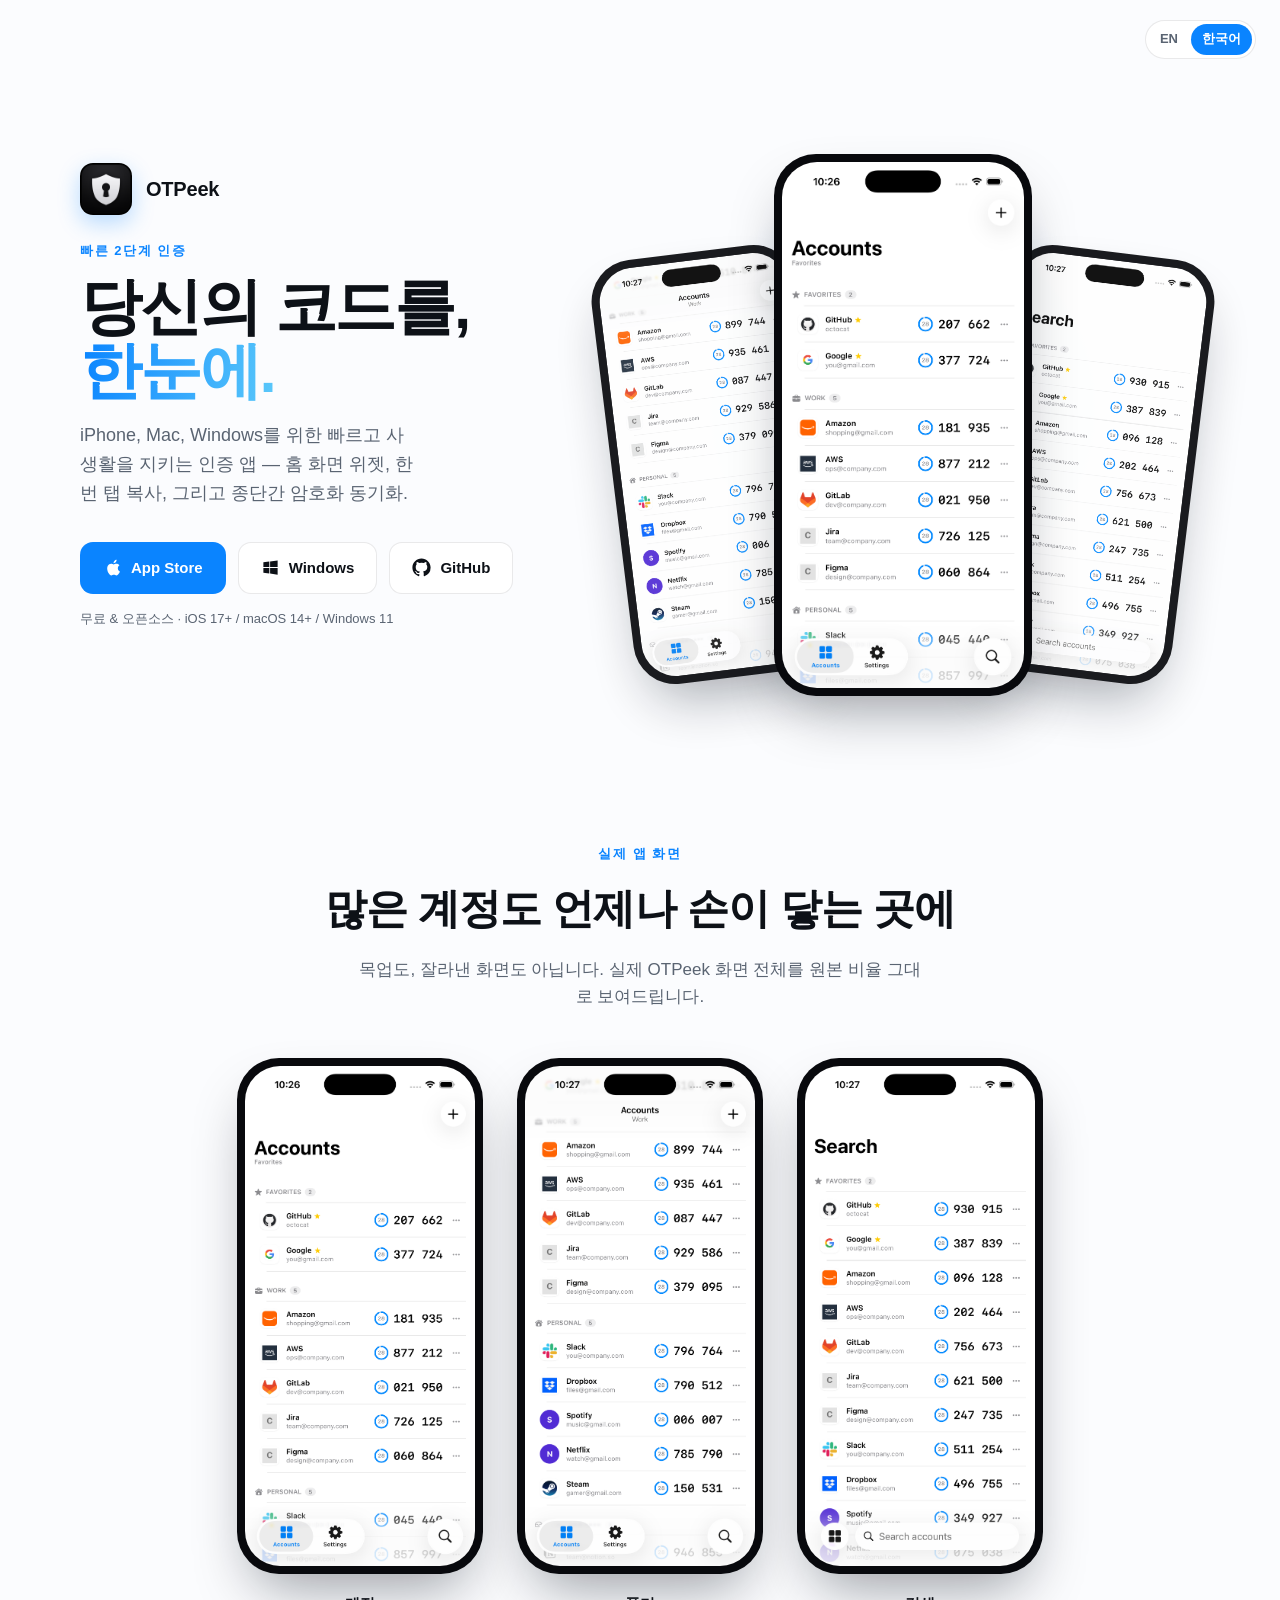
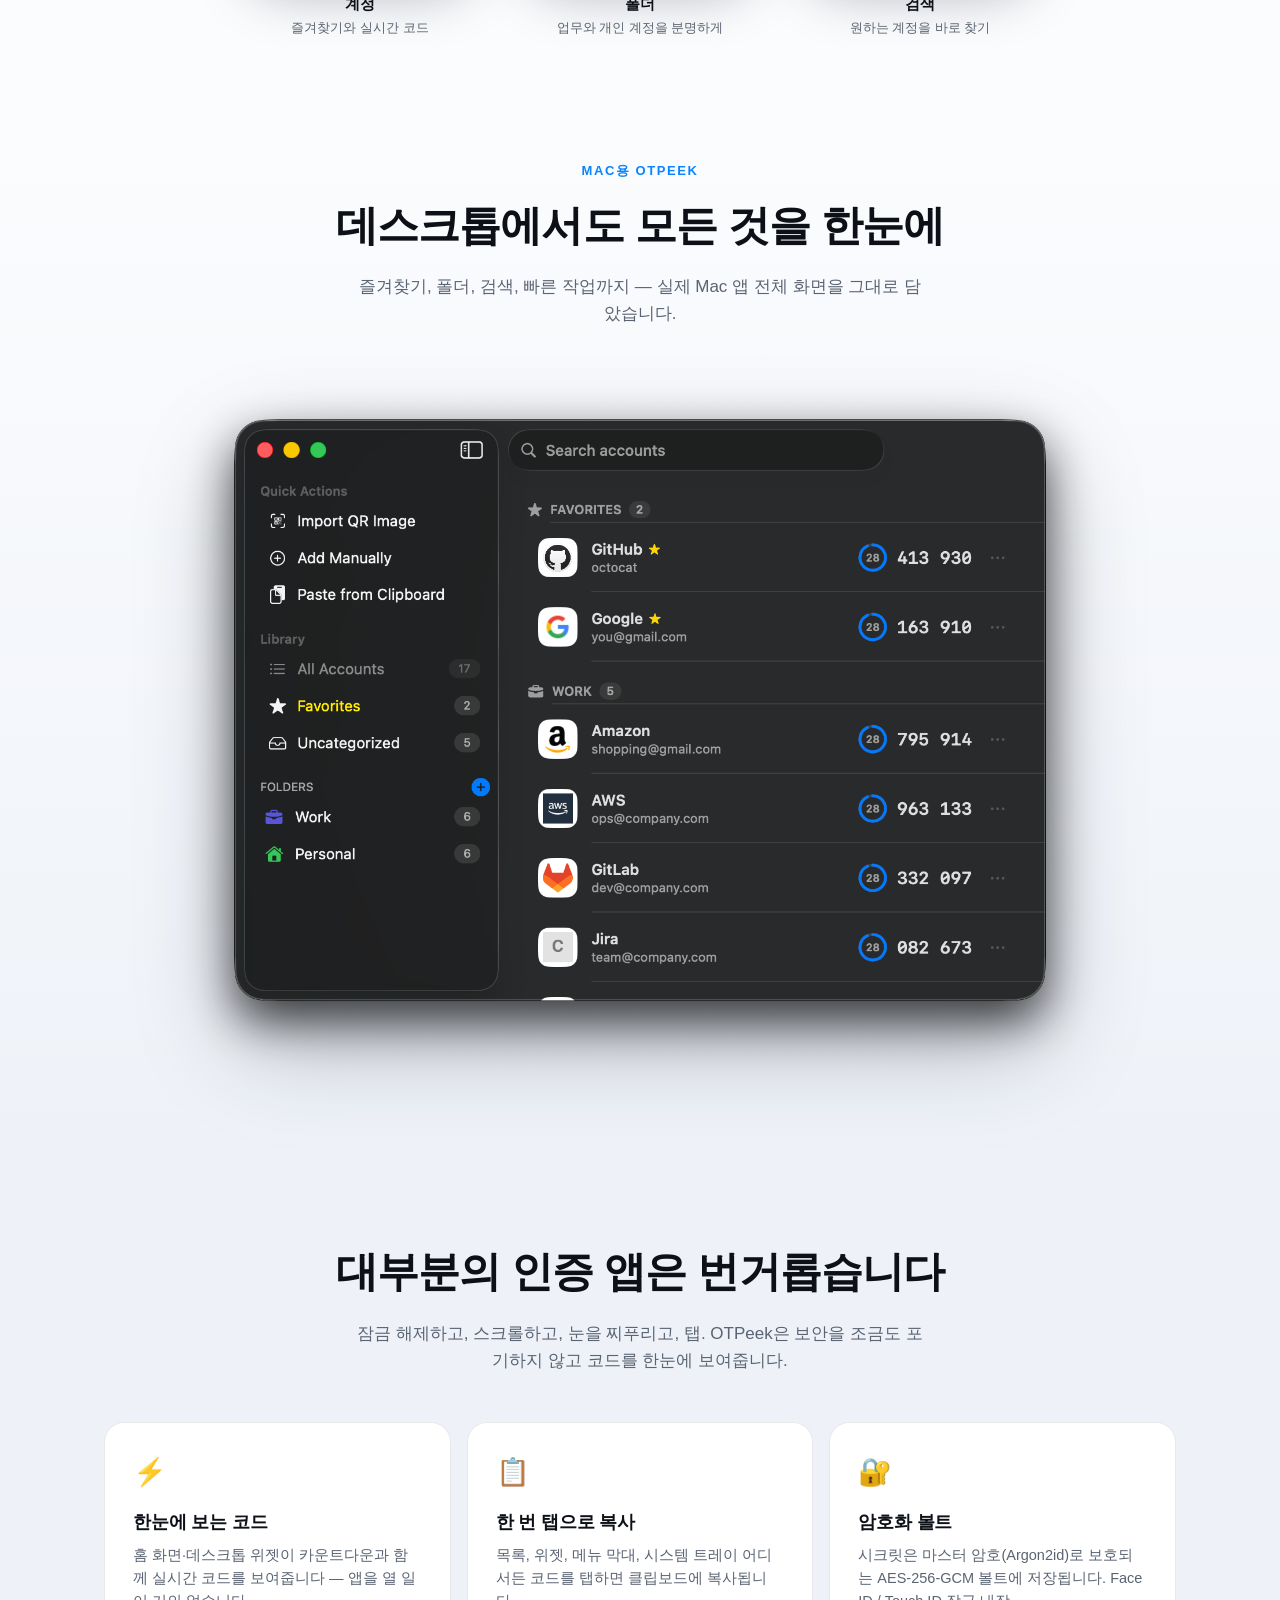
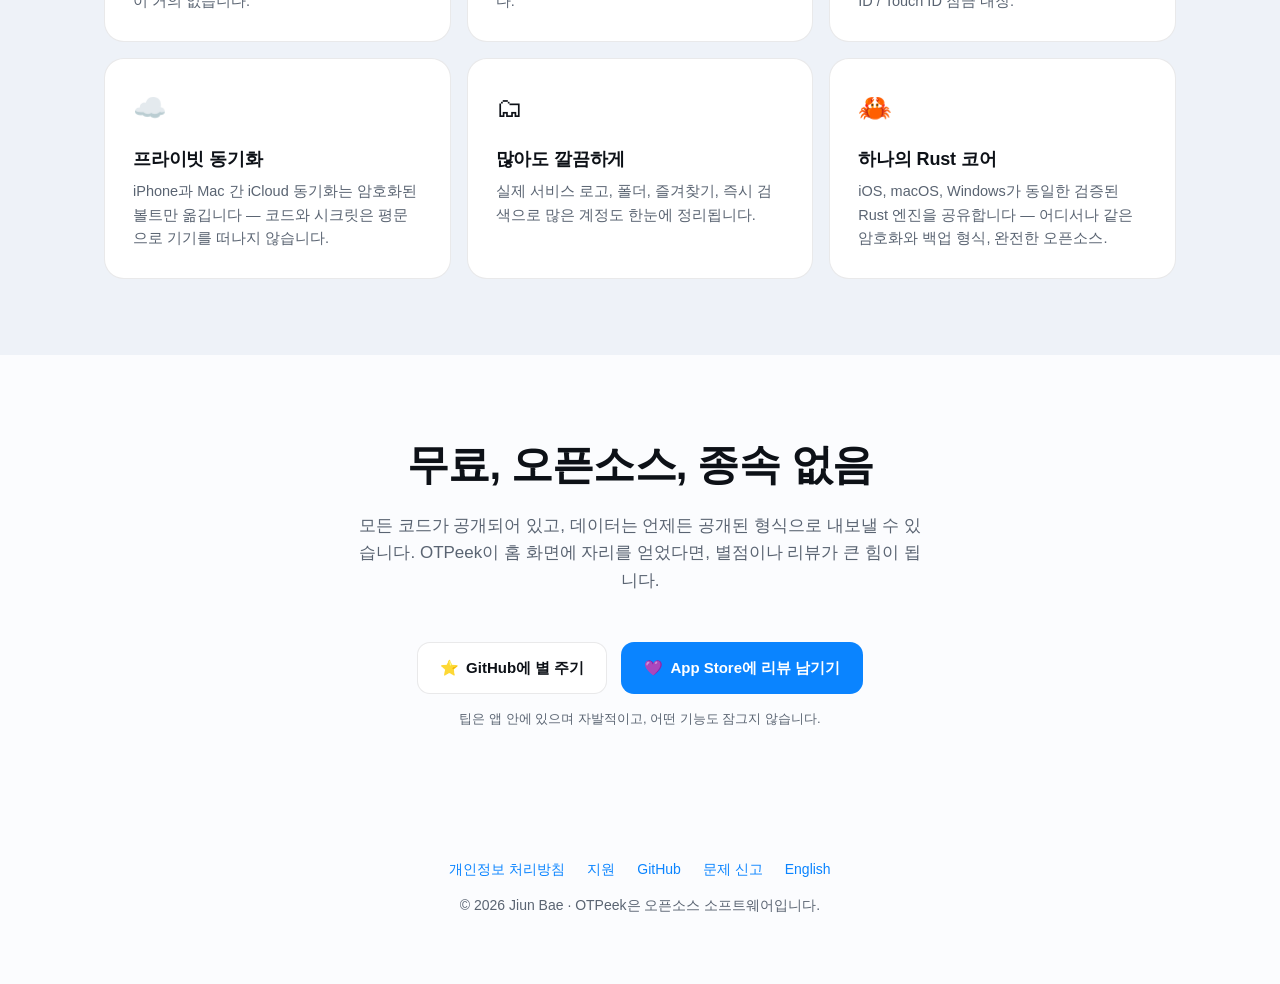
==== commit 9755ed1b: "fix(website): preserve screenshot aspect ratios" ====
--- a/website/ko/index.html
+++ b/website/ko/index.html
@@ -42,41 +42,49 @@
     <p class="note">무료 &amp; 오픈소스 · iOS 17+ / macOS 14+ / Windows 11</p>
   </div>
 
-  <div class="hero-gallery" aria-label="Mac과 iPhone에서 실행 중인 실제 OTPeek 화면">
-    <figure class="hero-shot hero-shot-mac">
-      <figcaption><span>macOS</span><b>실제 앱 화면</b></figcaption>
-      <img src="../assets/mac-window.png" alt="즐겨찾기, 폴더, 빠른 작업과 실시간 코드가 보이는 Mac용 OTPeek" width="1624" height="1228">
+  <div class="hero-devices" aria-label="iPhone에서 실행 중인 실제 OTPeek 화면">
+    <figure class="phone phone-side phone-left" aria-hidden="true">
+      <img src="../assets/ios-folders.png" alt="" width="1206" height="2622">
     </figure>
-    <figure class="hero-shot hero-shot-phone">
+    <figure class="phone phone-lead">
       <img src="../assets/ios-list.png" alt="즐겨찾기와 폴더별 계정이 보이는 iPhone용 OTPeek" width="1206" height="2622">
-      <figcaption><span>iPhone</span><b>한눈에 보는 코드</b></figcaption>
+    </figure>
+    <figure class="phone phone-side phone-right" aria-hidden="true">
+      <img src="../assets/ios-search.png" alt="" width="1206" height="2622">
     </figure>
   </div>
 </header>
 
 <section class="screen-tour">
   <div class="wrap">
-    <p class="eyebrow section-kicker">목업이 아닌 실제 앱</p>
+    <p class="eyebrow section-kicker">실제 앱 화면</p>
     <h2>많은 계정도 언제나 손이 닿는 곳에</h2>
-    <p class="lead">실제 OTPeek 화면입니다. 폴더는 긴 목록을 정돈하고, 검색은 코드가 바뀌기 전에 원하는 계정을 찾아냅니다.</p>
-    <div class="tour-grid">
-      <figure class="tour-card">
-        <div class="tour-copy">
-          <span class="tour-label">폴더</span>
-          <h3>업무와 개인 계정을 분명하게.</h3>
-          <p>내가 생각하는 방식으로 계정을 묶고, 자주 쓰는 계정은 언제나 맨 위에서 확인하세요.</p>
-        </div>
-        <img src="../assets/ios-folders.png" alt="업무와 개인 계정이 나뉜 OTPeek iPhone 폴더 화면" width="1206" height="2622" loading="lazy">
+    <p class="lead">목업도, 잘라낸 화면도 아닙니다. 실제 OTPeek 화면 전체를 원본 비율 그대로 보여드립니다.</p>
+    <div class="phone-shots">
+      <figure class="screen-shot">
+        <div class="phone"><img src="../assets/ios-list.png" alt="즐겨찾기와 실시간 코드가 보이는 OTPeek iPhone 계정 목록" width="1206" height="2622" loading="lazy"></div>
+        <figcaption><strong>계정</strong><span>즐겨찾기와 실시간 코드</span></figcaption>
       </figure>
-      <figure class="tour-card tour-card-search">
-        <div class="tour-copy">
-          <span class="tour-label">검색</span>
-          <h3>한 번 탭하면, 어떤 계정이든.</h3>
-          <p>엄지손가락 가까이에 있는 검색창이 암호화된 볼트를 즉시 필터링합니다.</p>
-        </div>
-        <img src="../assets/ios-search.png" alt="계정 결과를 즉시 보여주는 OTPeek iPhone 검색 화면" width="1206" height="2622" loading="lazy">
+      <figure class="screen-shot">
+        <div class="phone"><img src="../assets/ios-folders.png" alt="업무와 개인 계정이 나뉜 OTPeek iPhone 폴더 화면" width="1206" height="2622" loading="lazy"></div>
+        <figcaption><strong>폴더</strong><span>업무와 개인 계정을 분명하게</span></figcaption>
+      </figure>
+      <figure class="screen-shot">
+        <div class="phone"><img src="../assets/ios-search.png" alt="계정 결과를 즉시 보여주는 OTPeek iPhone 검색 화면" width="1206" height="2622" loading="lazy"></div>
+        <figcaption><strong>검색</strong><span>원하는 계정을 바로 찾기</span></figcaption>
       </figure>
     </div>
+  </div>
+</section>
+
+<section class="mac-tour">
+  <div class="wrap">
+    <p class="eyebrow section-kicker">Mac용 OTPeek</p>
+    <h2>데스크톱에서도 모든 것을 한눈에</h2>
+    <p class="lead">즐겨찾기, 폴더, 검색, 빠른 작업까지 — 실제 Mac 앱 전체 화면을 그대로 담았습니다.</p>
+    <figure class="mac-screen">
+      <img src="../assets/mac-window.png" alt="즐겨찾기, 폴더, 빠른 작업과 실시간 코드가 보이는 Mac용 OTPeek" width="1624" height="1228" loading="lazy">
+    </figure>
   </div>
 </section>
 
--- a/website/assets/site.css
+++ b/website/assets/site.css
@@ -54,29 +54,15 @@
 .note { margin-top:15px; font-size:13px; color:var(--fg2); }
 
 /* ---- Real product screens ---- */
-.hero-gallery { position:relative; min-height:560px; border:1px solid color-mix(in srgb,var(--accent) 15%,var(--border));
-                border-radius:38px; background:radial-gradient(circle at 74% 26%,rgba(90,200,250,.30),transparent 36%),
-                linear-gradient(145deg,color-mix(in srgb,var(--accent) 10%,var(--card)),var(--card));
-                box-shadow:var(--shadow); overflow:hidden; isolation:isolate; }
-.hero-gallery::before { content:"30 SECOND WINDOW"; position:absolute; top:24px; right:26px; z-index:3;
-                        font-family:ui-monospace,"SF Mono",Menlo,monospace; font-size:10px; font-weight:700;
-                        letter-spacing:.16em; color:var(--accent); }
-.hero-shot { margin:0; }
-.hero-shot img { display:block; width:100%; height:auto; }
-.hero-shot figcaption { display:flex; justify-content:space-between; align-items:center; gap:12px;
-                        font-family:ui-monospace,"SF Mono",Menlo,monospace; font-size:10px; letter-spacing:.08em;
-                        text-transform:uppercase; color:var(--fg2); }
-.hero-shot figcaption span { color:var(--accent); font-weight:800; }
-.hero-shot figcaption b { font-weight:600; }
-.hero-shot-mac { position:absolute; width:91%; left:-8%; top:96px; }
-.hero-shot-mac figcaption { padding:0 10% 13px 15%; }
-.hero-shot-mac img { filter:drop-shadow(0 26px 36px rgba(5,12,24,.30)); }
-.hero-shot-phone { position:absolute; z-index:2; width:31%; right:5%; bottom:-27%; transform:rotate(2deg); }
-.hero-shot-phone img { border-radius:25px 25px 0 0; box-shadow:0 30px 60px rgba(5,12,24,.32); }
-.hero-shot-phone figcaption { display:block; position:absolute; left:-91px; top:43%; padding:10px 12px;
-                              background:color-mix(in srgb,var(--card) 92%,transparent); border:1px solid var(--border);
-                              border-radius:10px; box-shadow:0 12px 30px rgba(5,12,24,.14); }
-.hero-shot-phone figcaption span,.hero-shot-phone figcaption b { display:block; }
+.hero-devices { position:relative; min-height:600px; display:flex; align-items:flex-end; justify-content:center;
+                background:radial-gradient(circle at 50% 52%,rgba(10,132,255,.20),transparent 54%); }
+.phone { width:100%; margin:0; padding:8px; border-radius:42px; background:#08090d;
+         box-shadow:0 28px 58px -18px rgba(5,12,24,.42); }
+.phone img { display:block; width:100%; height:auto; border-radius:35px; }
+.phone-lead { position:relative; z-index:2; width:258px; }
+.phone-side { position:absolute; z-index:1; bottom:18px; width:205px; opacity:.92; }
+.phone-left { left:1%; transform:rotate(-7deg); }
+.phone-right { right:1%; transform:rotate(7deg); }
 
 /* ---- Sections ---- */
 section { padding:76px 0; }
@@ -92,21 +78,15 @@
 .card-f p { font-size:14.5px; color:var(--fg2); }
 
 .section-kicker { text-align:center; margin-bottom:10px; }
-.tour-grid { display:grid; grid-template-columns:1fr 1fr; gap:22px; }
-.tour-card { position:relative; height:650px; display:grid; grid-template-columns:minmax(0,.92fr) minmax(210px,1.08fr);
-             align-items:end; overflow:hidden; margin:0; border:1px solid var(--border); border-radius:28px;
-             background:linear-gradient(155deg,var(--card),color-mix(in srgb,var(--accent) 9%,var(--bg2)));
-             box-shadow:0 22px 50px -32px rgba(13,30,60,.44); }
-.tour-card-search { background:linear-gradient(155deg,var(--card),color-mix(in srgb,#af52de 7%,var(--bg2))); }
-.tour-copy { align-self:start; position:relative; z-index:2; padding:38px 10px 38px 34px; }
-.tour-label { display:inline-block; margin-bottom:18px; padding:5px 9px; border:1px solid color-mix(in srgb,var(--accent) 34%,var(--border));
-              border-radius:999px; color:var(--accent); font-family:ui-monospace,"SF Mono",Menlo,monospace;
-              font-size:10px; font-weight:800; letter-spacing:.12em; text-transform:uppercase; }
-.tour-copy h3 { max-width:10ch; font-family:ui-rounded,"SF Pro Rounded",-apple-system,BlinkMacSystemFont,"Segoe UI",sans-serif;
-                font-size:clamp(24px,3vw,34px); line-height:1.06; letter-spacing:-.025em; }
-.tour-copy p { margin-top:16px; color:var(--fg2); font-size:14.5px; line-height:1.55; }
-.tour-card > img { align-self:end; justify-self:end; width:100%; min-width:230px; margin:0 -5% -12% 0;
-                   border-radius:30px 30px 0 0; box-shadow:0 26px 55px rgba(5,12,24,.24); }
+.phone-shots { display:flex; align-items:flex-start; justify-content:center; gap:34px; flex-wrap:wrap; }
+.screen-shot { width:min(246px,72vw); margin:0; text-align:center; }
+.screen-shot .phone { width:100%; }
+.screen-shot figcaption { display:grid; gap:2px; margin-top:18px; }
+.screen-shot figcaption strong { font-size:15px; }
+.screen-shot figcaption span { color:var(--fg2); font-size:13px; }
+.mac-tour { padding-top:46px; background:linear-gradient(180deg,var(--bg),var(--bg2)); }
+.mac-screen { max-width:940px; margin:0 auto; }
+.mac-screen img { display:block; width:100%; height:auto; filter:drop-shadow(0 30px 44px rgba(5,12,24,.24)); }
 
 .support { text-align:center; }
 .strip { display:flex; gap:14px; justify-content:center; flex-wrap:wrap; margin-top:8px; }
@@ -139,20 +119,15 @@
   .hero { grid-template-columns:1fr; gap:40px; padding:76px 0 40px; text-align:center; }
   .hero .brand, .dl { justify-content:center; }
   .hero .sub { max-width:none; }
-  .hero-gallery { width:min(680px,100%); margin:0 auto; min-height:540px; text-align:left; }
-  .tour-grid { grid-template-columns:1fr; }
-  .tour-card { height:600px; }
+  .hero-devices { width:min(680px,100%); min-height:600px; margin:0 auto; }
 }
 @media (max-width:560px) {
-  .hero-gallery { min-height:430px; border-radius:28px; }
-  .hero-gallery::before { top:18px; right:18px; }
-  .hero-shot-mac { width:108%; left:-12%; top:82px; }
-  .hero-shot-phone { width:36%; right:4%; bottom:-25%; }
-  .hero-shot-phone figcaption { display:none; }
-  .tour-card { height:560px; grid-template-columns:.78fr 1.22fr; border-radius:24px; }
-  .tour-copy { padding:30px 6px 30px 24px; }
-  .tour-copy h3 { font-size:25px; }
-  .tour-copy p { font-size:13.5px; }
-  .tour-card > img { min-width:210px; margin-right:-12%; }
+  .hero { padding-top:82px; }
+  .hero-devices { min-height:auto; }
+  .phone-lead { width:min(258px,72vw); }
+  .phone-side { display:none; }
+  section { padding:62px 0; }
+  .phone-shots { gap:48px; }
+  .mac-tour { padding-top:26px; }
 }
 @media (prefers-reduced-motion:reduce) { html { scroll-behavior:auto; } }
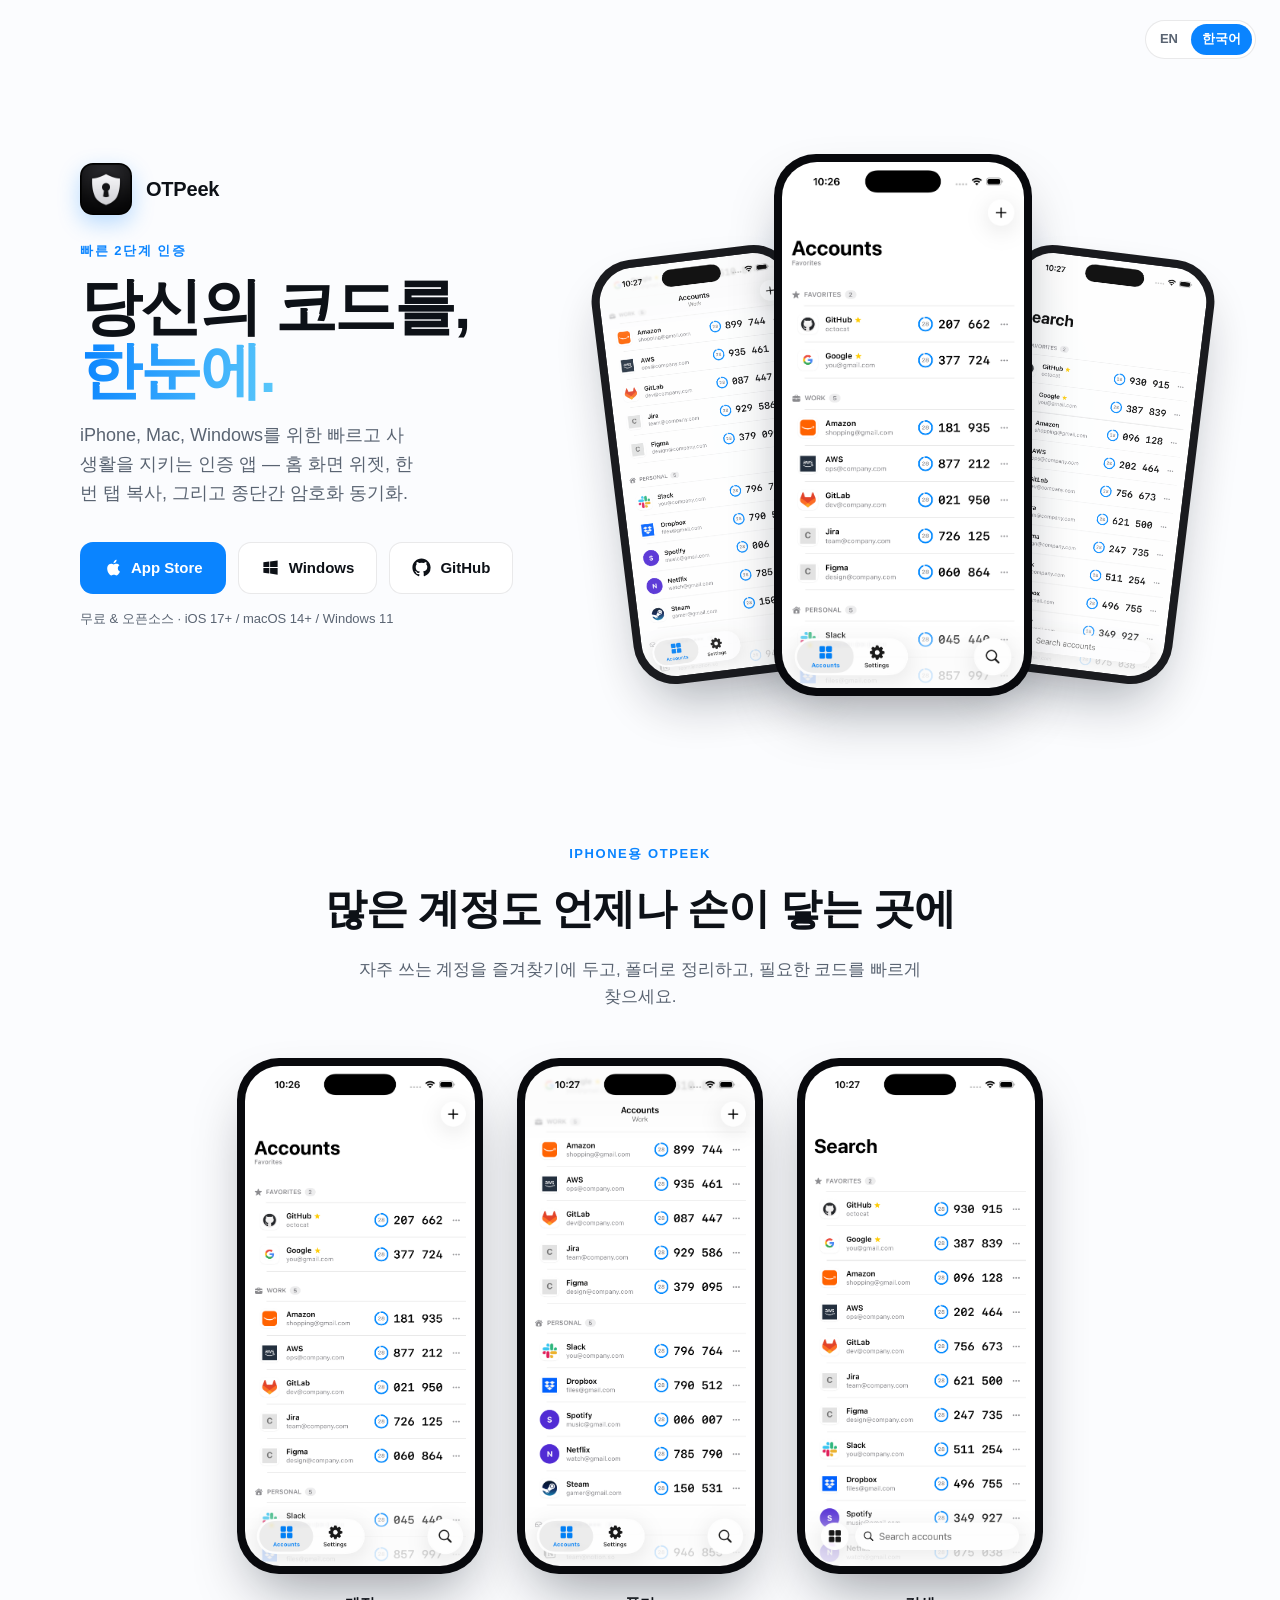
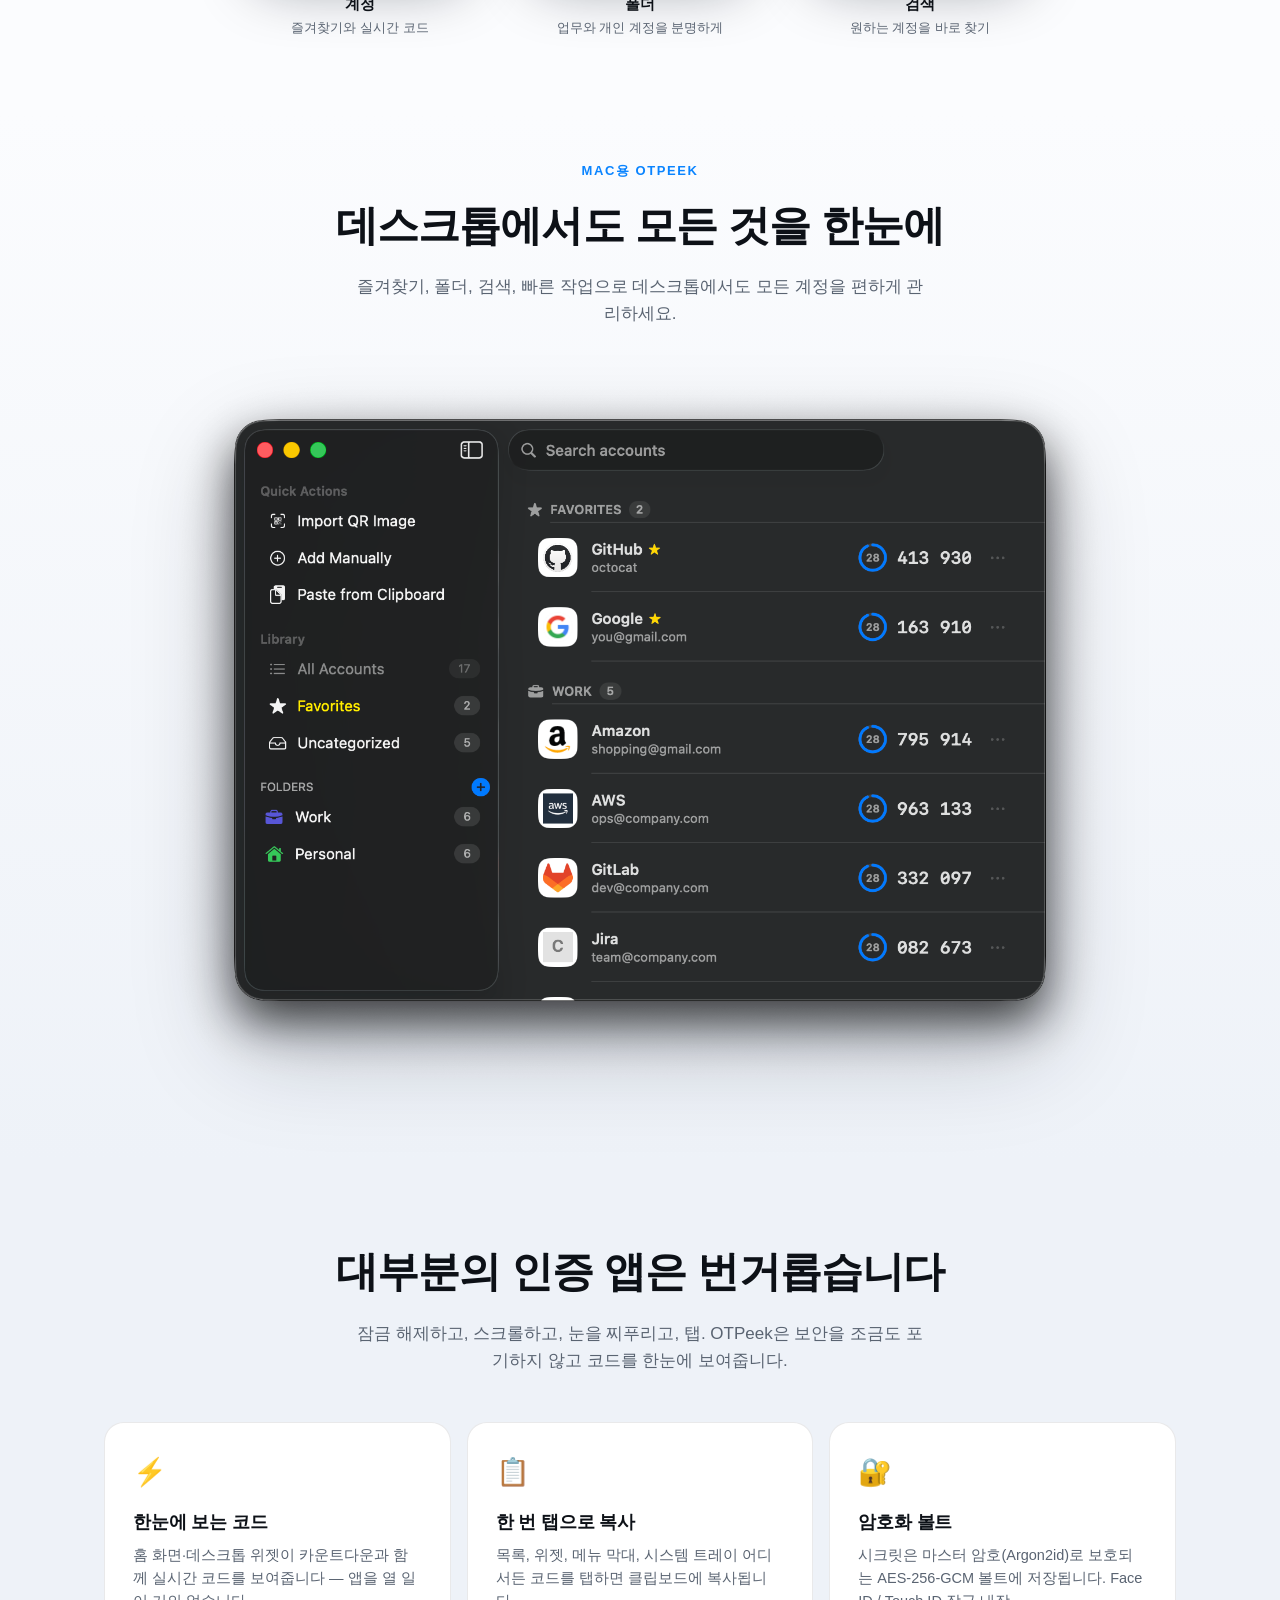
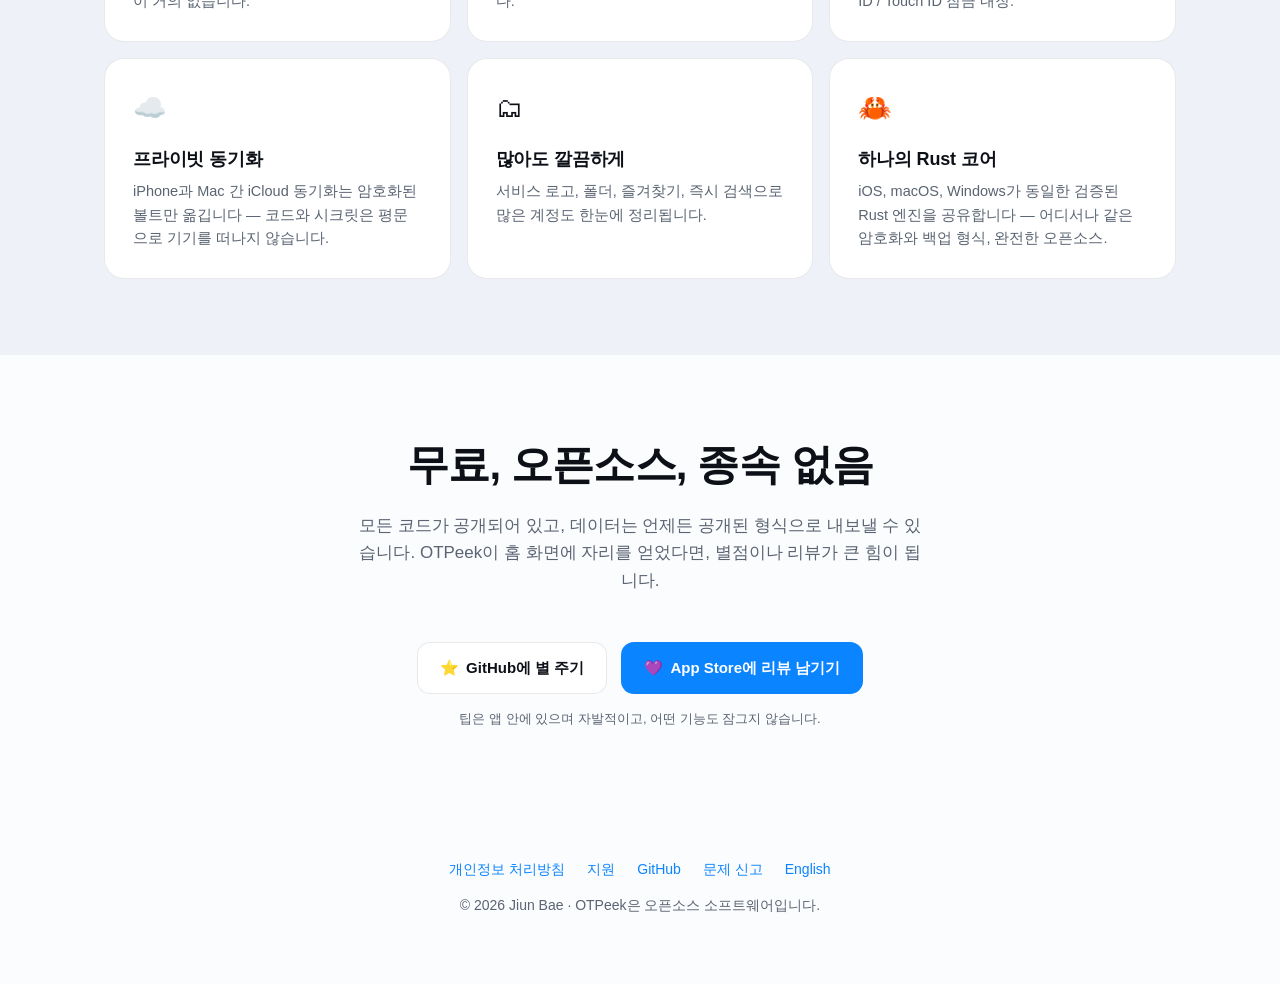
==== commit ff83dd32: "refactor(website): focus screenshot copy on features" ====
--- a/website/ko/index.html
+++ b/website/ko/index.html
@@ -42,7 +42,7 @@
     <p class="note">무료 &amp; 오픈소스 · iOS 17+ / macOS 14+ / Windows 11</p>
   </div>
 
-  <div class="hero-devices" aria-label="iPhone에서 실행 중인 실제 OTPeek 화면">
+  <div class="hero-devices" aria-label="iPhone용 OTPeek">
     <figure class="phone phone-side phone-left" aria-hidden="true">
       <img src="../assets/ios-folders.png" alt="" width="1206" height="2622">
     </figure>
@@ -57,9 +57,9 @@
 
 <section class="screen-tour">
   <div class="wrap">
-    <p class="eyebrow section-kicker">실제 앱 화면</p>
+    <p class="eyebrow section-kicker">iPhone용 OTPeek</p>
     <h2>많은 계정도 언제나 손이 닿는 곳에</h2>
-    <p class="lead">목업도, 잘라낸 화면도 아닙니다. 실제 OTPeek 화면 전체를 원본 비율 그대로 보여드립니다.</p>
+    <p class="lead">자주 쓰는 계정을 즐겨찾기에 두고, 폴더로 정리하고, 필요한 코드를 빠르게 찾으세요.</p>
     <div class="phone-shots">
       <figure class="screen-shot">
         <div class="phone"><img src="../assets/ios-list.png" alt="즐겨찾기와 실시간 코드가 보이는 OTPeek iPhone 계정 목록" width="1206" height="2622" loading="lazy"></div>
@@ -81,7 +81,7 @@
   <div class="wrap">
     <p class="eyebrow section-kicker">Mac용 OTPeek</p>
     <h2>데스크톱에서도 모든 것을 한눈에</h2>
-    <p class="lead">즐겨찾기, 폴더, 검색, 빠른 작업까지 — 실제 Mac 앱 전체 화면을 그대로 담았습니다.</p>
+    <p class="lead">즐겨찾기, 폴더, 검색, 빠른 작업으로 데스크톱에서도 모든 계정을 편하게 관리하세요.</p>
     <figure class="mac-screen">
       <img src="../assets/mac-window.png" alt="즐겨찾기, 폴더, 빠른 작업과 실시간 코드가 보이는 Mac용 OTPeek" width="1624" height="1228" loading="lazy">
     </figure>
@@ -97,7 +97,7 @@
       <div class="card-f"><div class="emoji">📋</div><h3>한 번 탭으로 복사</h3><p>목록, 위젯, 메뉴 막대, 시스템 트레이 어디서든 코드를 탭하면 클립보드에 복사됩니다.</p></div>
       <div class="card-f"><div class="emoji">🔐</div><h3>암호화 볼트</h3><p>시크릿은 마스터 암호(Argon2id)로 보호되는 AES-256-GCM 볼트에 저장됩니다. Face ID / Touch ID 잠금 내장.</p></div>
       <div class="card-f"><div class="emoji">☁️</div><h3>프라이빗 동기화</h3><p>iPhone과 Mac 간 iCloud 동기화는 암호화된 볼트만 옮깁니다 — 코드와 시크릿은 평문으로 기기를 떠나지 않습니다.</p></div>
-      <div class="card-f"><div class="emoji">🗂</div><h3>많아도 깔끔하게</h3><p>실제 서비스 로고, 폴더, 즐겨찾기, 즉시 검색으로 많은 계정도 한눈에 정리됩니다.</p></div>
+      <div class="card-f"><div class="emoji">🗂</div><h3>많아도 깔끔하게</h3><p>서비스 로고, 폴더, 즐겨찾기, 즉시 검색으로 많은 계정도 한눈에 정리됩니다.</p></div>
       <div class="card-f"><div class="emoji">🦀</div><h3>하나의 Rust 코어</h3><p>iOS, macOS, Windows가 동일한 검증된 Rust 엔진을 공유합니다 — 어디서나 같은 암호화와 백업 형식, 완전한 오픈소스.</p></div>
     </div>
   </div>
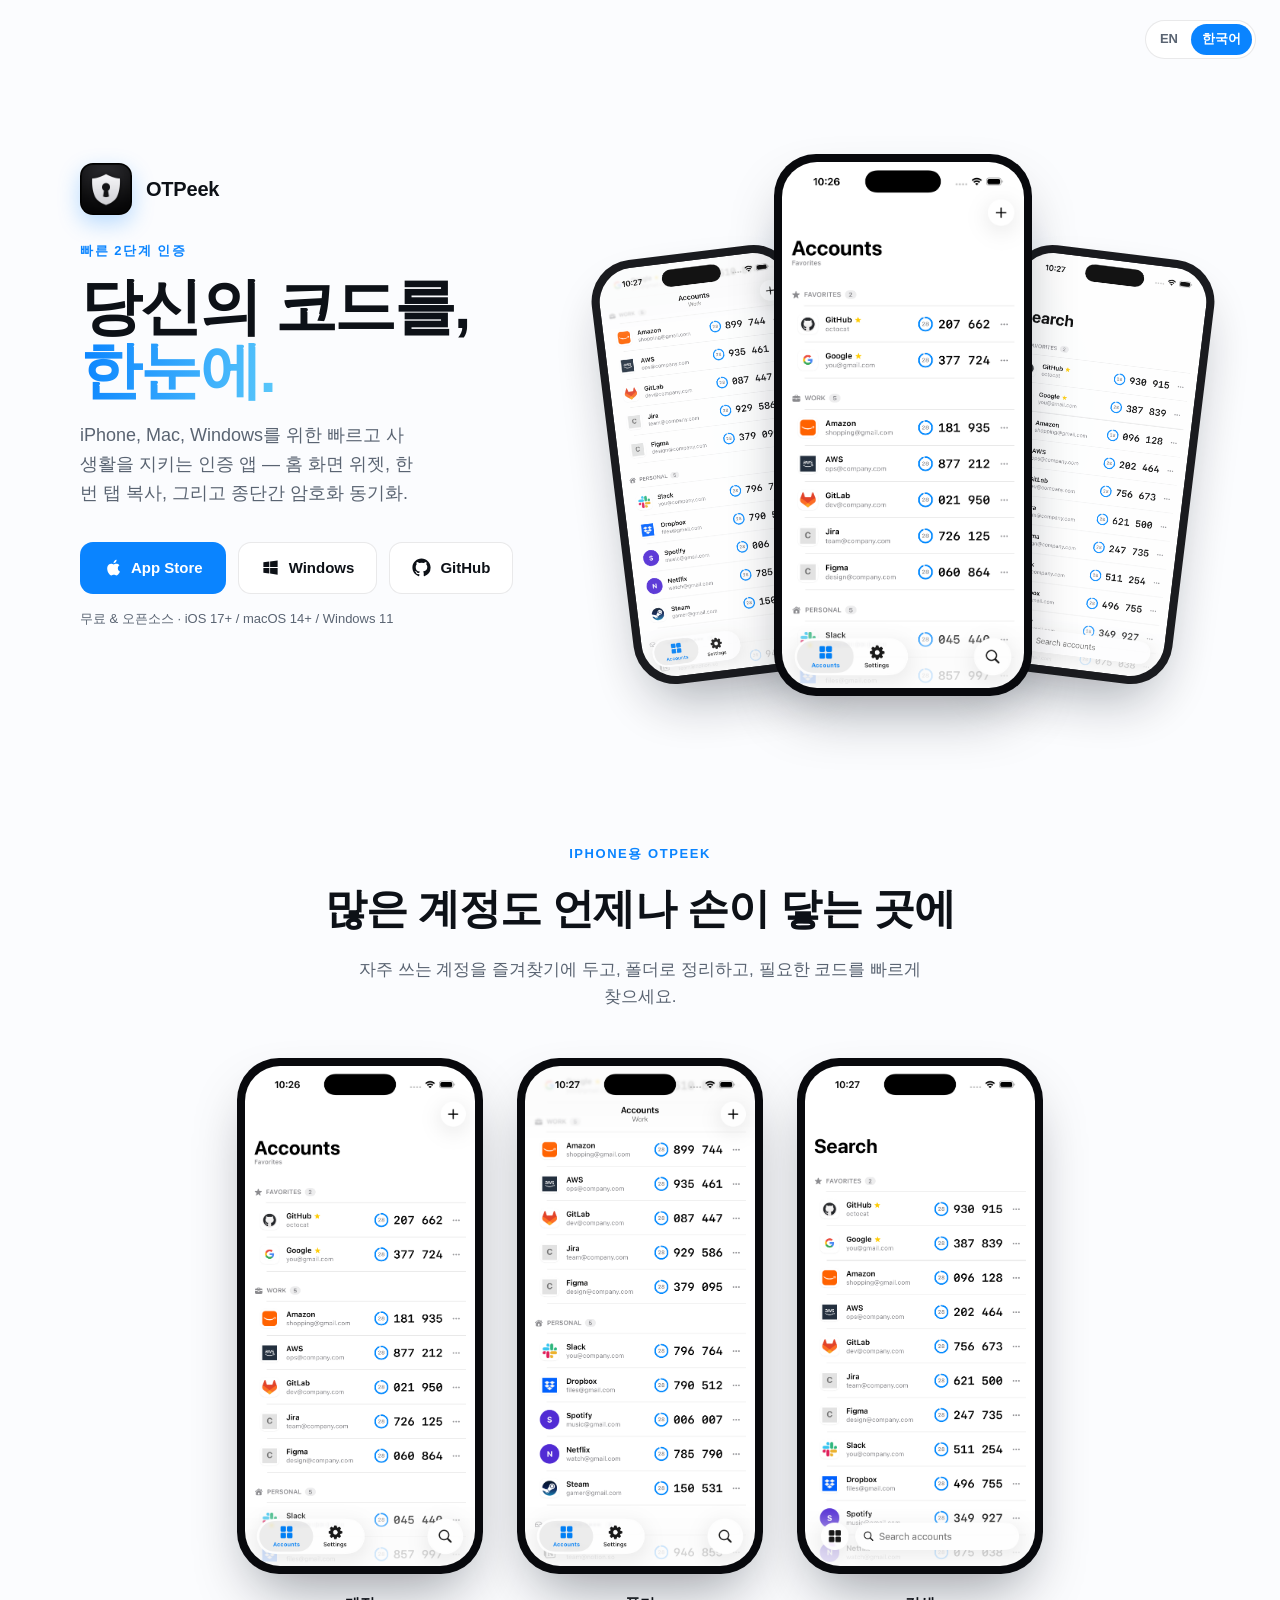
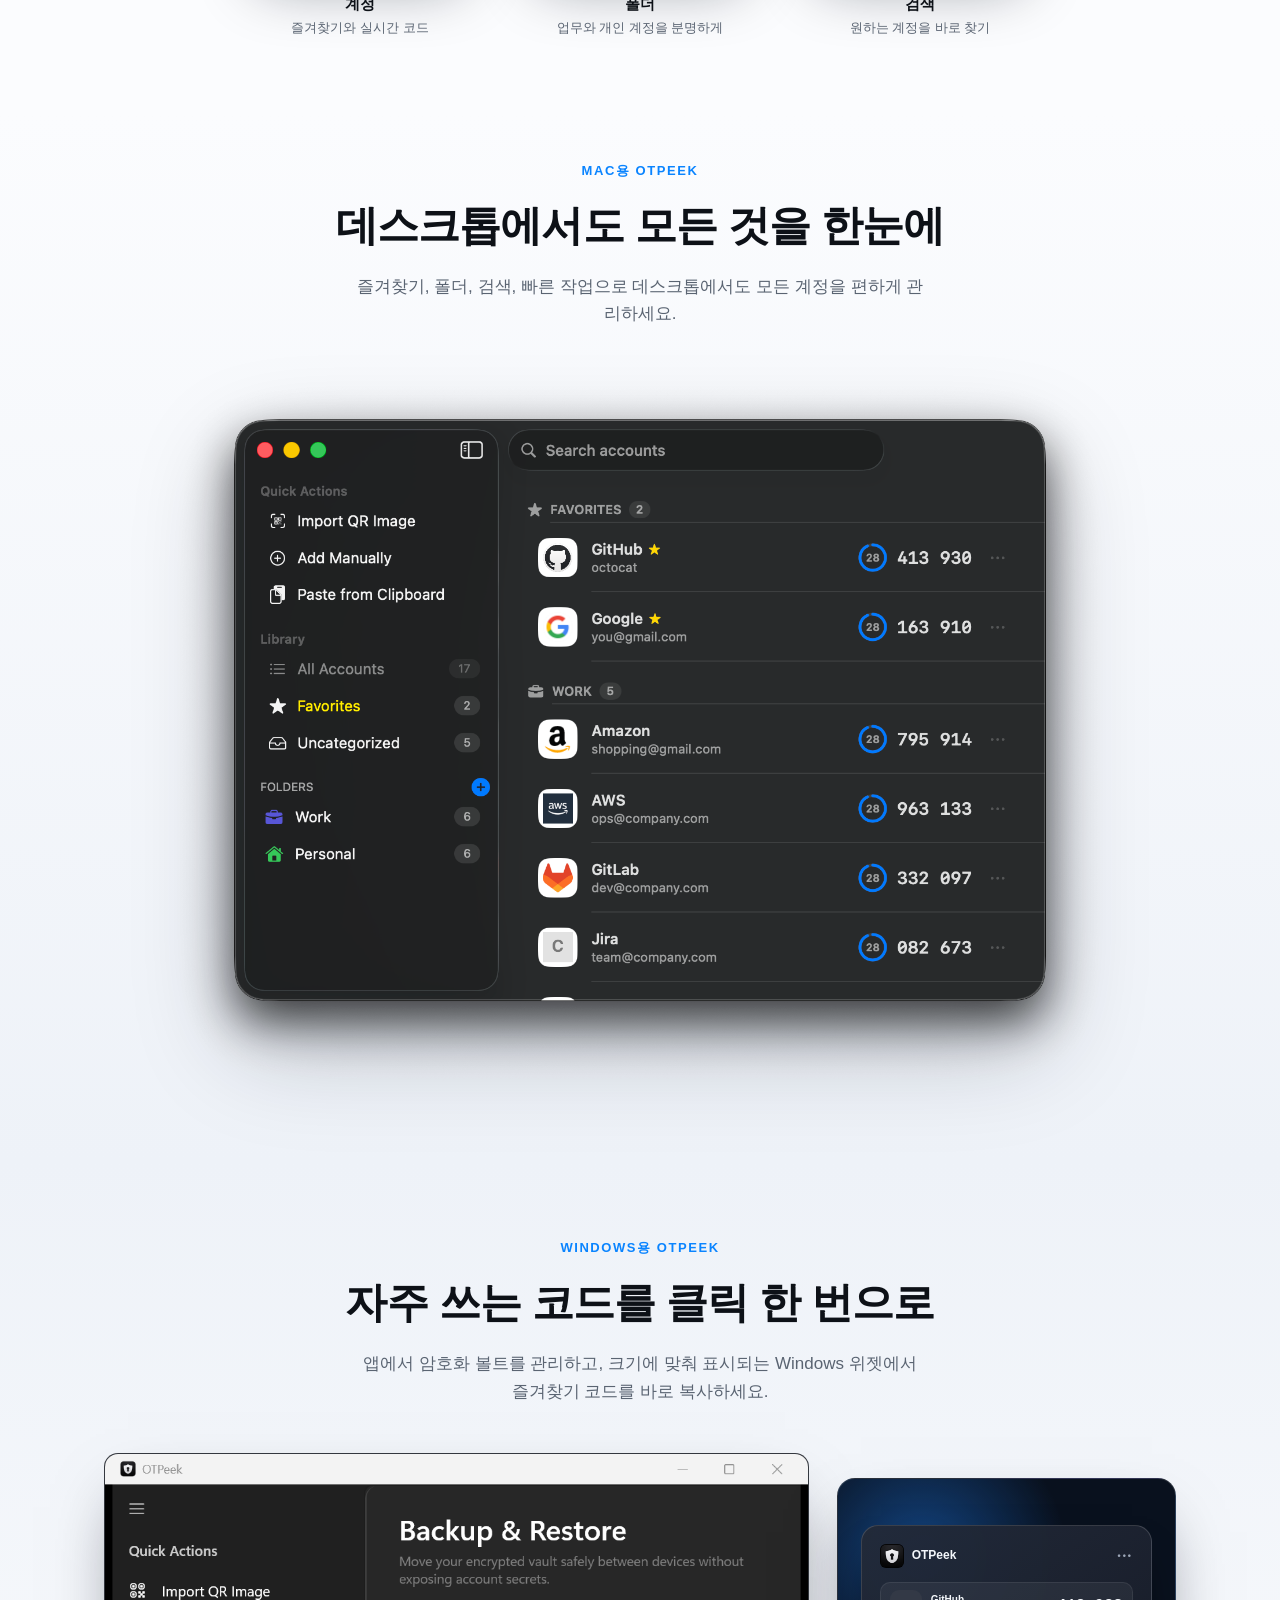
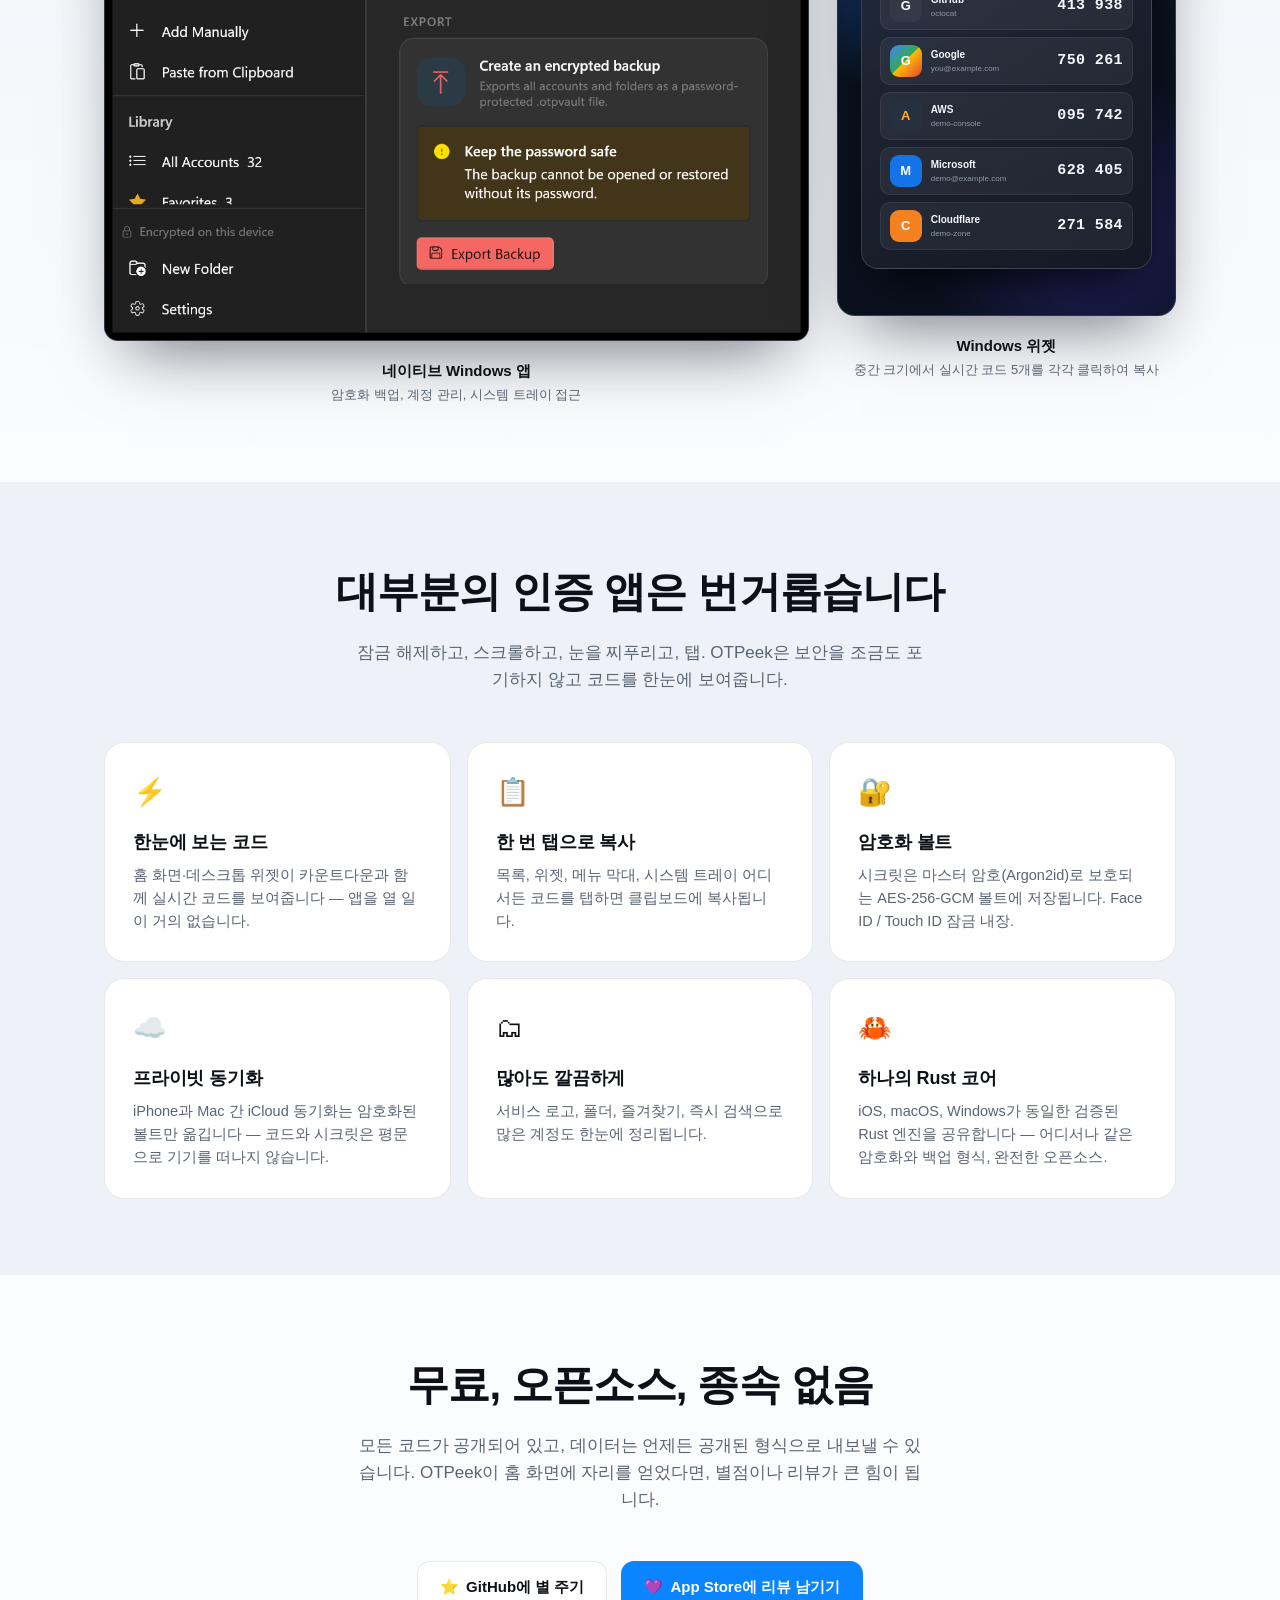
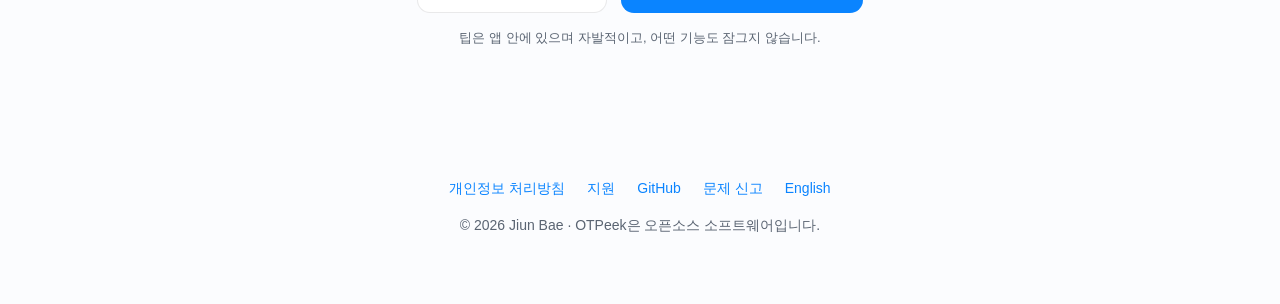
==== commit 90ba5eb4: "feat(windows): ship polished app and widget release Refresh the WinUI experience, responsive widget," ====
--- a/website/ko/index.html
+++ b/website/ko/index.html
@@ -32,7 +32,7 @@
       <a class="btn primary" href="https://apps.apple.com/kr/app/otpeek/id6787845951">
         <svg viewBox="0 0 24 24"><path d="M18.7 12.9c0-2.5 2-3.7 2.1-3.7-1.2-1.7-3-1.9-3.6-2-1.5-.2-3 .9-3.7.9-.8 0-2-.9-3.3-.9-1.7 0-3.2 1-4.1 2.5-1.7 3-.4 7.5 1.3 9.9.8 1.2 1.8 2.5 3.1 2.5 1.2-.1 1.7-.8 3.2-.8s1.9.8 3.3.8c1.3 0 2.2-1.2 3-2.4.9-1.4 1.3-2.7 1.3-2.8-.1 0-2.6-1-2.6-4zM16.2 5.2c.7-.8 1.1-1.9 1-3-1 0-2.1.7-2.8 1.5-.6.7-1.2 1.9-1 3 1 .1 2.1-.6 2.8-1.5z"/></svg>
         App Store</a>
-      <a class="btn" href="https://github.com/jiunbae/OTPeek/releases">
+      <a class="btn" href="https://github.com/jiunbae/OTPeek/releases/download/v2.0.1/OTPeek-Windows-x64-v2.0.1.zip">
         <svg viewBox="0 0 24 24"><path d="M3 5.5 10.5 4.4v7.1H3V5.5zm0 13 7.5 1.1v-7H3v5.9zm8.5 1.2 9.5 1.3v-8.5h-9.5v7.2zm0-15.4v7.2H21V3L11.5 4.3z"/></svg>
         Windows</a>
       <a class="btn" href="https://github.com/jiunbae/OTPeek">
@@ -88,6 +88,40 @@
   </div>
 </section>
 
+<section class="windows-tour">
+  <div class="wrap">
+    <p class="eyebrow section-kicker">Windows용 OTPeek</p>
+    <h2>자주 쓰는 코드를 클릭 한 번으로</h2>
+    <p class="lead">앱에서 암호화 볼트를 관리하고, 크기에 맞춰 표시되는 Windows 위젯에서 즐겨찾기 코드를 바로 복사하세요.</p>
+    <div class="windows-showcase">
+      <figure class="windows-product">
+        <div class="windows-screenshot-frame">
+          <img class="windows-screenshot" src="../assets/windows-app.png"
+               alt="백업 및 복원 화면을 표시한 Windows용 OTPeek"
+               width="1040" height="720" loading="lazy">
+        </div>
+        <figcaption><strong>네이티브 Windows 앱</strong><span>암호화 백업, 계정 관리, 시스템 트레이 접근</span></figcaption>
+      </figure>
+
+      <figure class="windows-product widget-product">
+        <div class="windows-desktop" role="img" aria-label="클릭해 복사할 수 있는 인증 코드 5개가 보이는 OTPeek Windows 위젯">
+          <div class="windows-widget" aria-hidden="true">
+            <div class="widget-heading"><span><img src="../assets/icon-180.png" alt="" width="24" height="24">OTPeek</span><b>•••</b></div>
+            <div class="widget-accounts">
+              <div class="widget-account"><span class="windows-avatar github">G</span><span class="widget-name"><strong>GitHub</strong><small>octocat</small></span><span class="widget-code"><strong>413 938</strong></span></div>
+              <div class="widget-account"><span class="windows-avatar google">G</span><span class="widget-name"><strong>Google</strong><small>you@example.com</small></span><span class="widget-code"><strong>750 261</strong></span></div>
+              <div class="widget-account"><span class="windows-avatar aws">A</span><span class="widget-name"><strong>AWS</strong><small>demo-console</small></span><span class="widget-code"><strong>095 742</strong></span></div>
+              <div class="widget-account"><span class="windows-avatar microsoft">M</span><span class="widget-name"><strong>Microsoft</strong><small>demo@example.com</small></span><span class="widget-code"><strong>628 405</strong></span></div>
+              <div class="widget-account"><span class="windows-avatar cloudflare">C</span><span class="widget-name"><strong>Cloudflare</strong><small>demo-zone</small></span><span class="widget-code"><strong>271 584</strong></span></div>
+            </div>
+          </div>
+        </div>
+        <figcaption><strong>Windows 위젯</strong><span>중간 크기에서 실시간 코드 5개를 각각 클릭하여 복사</span></figcaption>
+      </figure>
+    </div>
+  </div>
+</section>
+
 <section class="alt">
   <div class="wrap">
     <h2>대부분의 인증 앱은 번거롭습니다</h2>
--- a/website/assets/site.css
+++ b/website/assets/site.css
@@ -87,6 +87,73 @@
 .mac-tour { padding-top:46px; background:linear-gradient(180deg,var(--bg),var(--bg2)); }
 .mac-screen { max-width:940px; margin:0 auto; }
 .mac-screen img { display:block; width:100%; height:auto; filter:drop-shadow(0 30px 44px rgba(5,12,24,.24)); }
+
+/* ---- Windows product preview (demo accounts only) ---- */
+.windows-tour { background:linear-gradient(180deg,var(--bg2),var(--bg)); }
+.windows-showcase { display:grid; grid-template-columns:minmax(0,1.35fr) minmax(300px,.65fr); gap:28px; align-items:center; }
+.windows-product { min-width:0; margin:0; text-align:center; }
+.windows-product figcaption { display:grid; gap:2px; margin-top:18px; }
+.windows-product figcaption strong { font-size:15px; }
+.windows-product figcaption span { color:var(--fg2); font-size:13px; }
+.windows-screenshot-frame { overflow:hidden; border:1px solid rgba(255,255,255,.13); border-radius:14px;
+  background:#161a22; box-shadow:0 30px 64px -24px rgba(4,10,24,.58); }
+.windows-screenshot { display:block; width:100%; height:auto; }
+.windows-window, .windows-desktop { overflow:hidden; color:#f4f7fb; text-align:left; font-family:"Segoe UI",sans-serif;
+  border:1px solid rgba(255,255,255,.13); box-shadow:0 30px 64px -24px rgba(4,10,24,.58); }
+.windows-window { min-height:438px; border-radius:14px; background:#161a22; }
+.windows-titlebar { height:42px; display:flex; align-items:center; justify-content:space-between; padding-left:14px;
+  background:#11141a; border-bottom:1px solid rgba(255,255,255,.07); font-size:12px; }
+.windows-brand, .widget-heading span { display:flex; align-items:center; gap:8px; font-weight:600; }
+.windows-brand img, .widget-heading img { border-radius:6px; }
+.windows-caption { align-self:stretch; display:flex; align-items:center; }
+.windows-caption span { width:42px; height:100%; display:grid; place-items:center; color:#aeb6c4; font-size:13px; }
+.windows-caption span:last-child { font-size:18px; }
+.windows-app { min-height:396px; display:grid; grid-template-columns:148px 1fr; }
+.windows-sidebar { display:flex; flex-direction:column; gap:5px; padding:18px 10px 12px; background:#12161d; border-right:1px solid rgba(255,255,255,.07); }
+.windows-nav { display:flex; align-items:center; gap:9px; min-height:36px; padding:0 10px; border-radius:7px; color:#aab3c2; font-size:11px; }
+.windows-nav span { width:16px; color:#cfd6e1; font-size:15px; text-align:center; }
+.windows-nav.active { color:#fff; background:rgba(10,132,255,.19); }
+.windows-nav.settings { margin-top:auto; }
+.windows-content { min-width:0; padding:24px 26px 26px; background:radial-gradient(circle at 90% 0,rgba(10,132,255,.12),transparent 42%),#191e27; }
+.windows-heading { display:flex; align-items:flex-end; justify-content:space-between; gap:16px; }
+.windows-heading div { display:grid; gap:2px; }
+.windows-heading small { color:#6caeff; font-size:8px; font-weight:700; letter-spacing:.12em; text-transform:uppercase; }
+.windows-heading strong { font-size:23px; letter-spacing:-.02em; }
+.windows-add-button { border-radius:7px; padding:8px 11px; color:#fff; background:#0a84ff; font:600 9px "Segoe UI",sans-serif; }
+.windows-search { height:35px; display:flex; align-items:center; margin-top:18px; padding:0 12px; color:#8791a1; background:#10141b;
+  border:1px solid rgba(255,255,255,.10); border-radius:7px; font-size:10px; }
+.windows-section-label { display:flex; justify-content:space-between; margin:20px 2px 8px; color:#9ba5b5; font-size:9px; font-weight:600; }
+.windows-account-list { display:grid; gap:7px; }
+.windows-account { min-width:0; display:grid; grid-template-columns:34px minmax(74px,1fr) auto 29px; align-items:center; gap:10px;
+  min-height:59px; padding:9px 11px; background:#222833; border:1px solid rgba(255,255,255,.07); border-radius:9px; }
+.windows-avatar { width:32px; height:32px; display:grid; place-items:center; flex:0 0 32px; border-radius:9px; color:#fff; font-size:13px; font-weight:800; }
+.windows-avatar.github { background:#333946; }
+.windows-avatar.google { background:linear-gradient(135deg,#4285f4,#34a853 48%,#fbbc05 49%,#ea4335); }
+.windows-avatar.aws { background:#26313f; color:#ffad32; }
+.windows-avatar.microsoft { background:#1473e6; }
+.windows-avatar.cloudflare { background:#f48120; }
+.windows-account-name, .widget-name, .widget-code { min-width:0; display:grid; }
+.windows-account-name strong, .widget-name strong { overflow:hidden; font-size:10px; white-space:nowrap; text-overflow:ellipsis; }
+.windows-account-name small, .widget-name small { overflow:hidden; color:#8e98a8; font-size:8px; white-space:nowrap; text-overflow:ellipsis; }
+.windows-code { font:700 17px ui-monospace,"SFMono-Regular",Consolas,monospace; letter-spacing:.035em; white-space:nowrap; }
+.windows-time { color:#6caeff; font-size:8px; text-align:right; }
+
+.windows-desktop { min-height:438px; display:flex; align-items:center; padding:32px 23px; border-radius:18px;
+  background:radial-gradient(circle at 25% 18%,rgba(28,113,216,.55),transparent 33%),
+             radial-gradient(circle at 75% 82%,rgba(53,41,139,.55),transparent 38%),#09111e; }
+.windows-widget { width:100%; overflow:hidden; padding:18px; border:1px solid rgba(255,255,255,.15); border-radius:17px;
+  background:linear-gradient(145deg,rgba(35,42,57,.96),rgba(19,24,34,.96)); box-shadow:0 22px 42px -20px #000; }
+.widget-heading { display:flex; align-items:center; justify-content:space-between; margin-bottom:14px; font-size:12px; }
+.widget-heading b { color:#9ca6b7; font-size:9px; letter-spacing:2px; }
+.widget-hint { display:flex; justify-content:space-between; gap:10px; margin:14px 0 9px; color:#a9b3c3; font-size:8px; }
+.widget-hint small { flex:0 0 auto; color:#6caeff; }
+.widget-accounts { display:grid; gap:7px; }
+.widget-account { min-width:0; display:grid; grid-template-columns:32px minmax(55px,1fr) auto; align-items:center; gap:9px; min-height:48px;
+  padding:7px 9px; background:rgba(255,255,255,.055); border:1px solid rgba(255,255,255,.075); border-radius:10px; }
+.widget-account:hover { background:rgba(10,132,255,.13); border-color:rgba(10,132,255,.38); }
+.widget-code { gap:1px; text-align:right; }
+.widget-code strong { font:700 15px ui-monospace,"SFMono-Regular",Consolas,monospace; letter-spacing:.025em; white-space:nowrap; }
+.widget-code small { color:#6caeff; font-size:7px; white-space:nowrap; }
 
 .support { text-align:center; }
 .strip { display:flex; gap:14px; justify-content:center; flex-wrap:wrap; margin-top:8px; }
@@ -120,6 +187,8 @@
   .hero .brand, .dl { justify-content:center; }
   .hero .sub { max-width:none; }
   .hero-devices { width:min(680px,100%); min-height:600px; margin:0 auto; }
+  .windows-showcase { grid-template-columns:1fr; max-width:680px; margin:0 auto; gap:44px; }
+  .widget-product { width:min(430px,100%); justify-self:center; }
 }
 @media (max-width:560px) {
   .hero { padding-top:82px; }
@@ -129,5 +198,17 @@
   section { padding:62px 0; }
   .phone-shots { gap:48px; }
   .mac-tour { padding-top:26px; }
+  .windows-window { min-height:360px; }
+  .windows-app { min-height:318px; grid-template-columns:1fr; }
+  .windows-sidebar { display:none; }
+  .windows-content { padding:19px 15px 20px; }
+  .windows-account { grid-template-columns:32px minmax(64px,1fr) auto; gap:8px; }
+  .windows-time { display:none; }
+  .windows-code { font-size:14px; }
+  .windows-desktop { min-height:384px; padding:20px 12px; }
+  .windows-widget { padding:14px 12px; }
+  .widget-account { grid-template-columns:30px minmax(46px,1fr) auto; gap:7px; padding:8px 7px; }
+  .widget-code strong { font-size:13px; }
+  .widget-code small { font-size:6.5px; }
 }
 @media (prefers-reduced-motion:reduce) { html { scroll-behavior:auto; } }
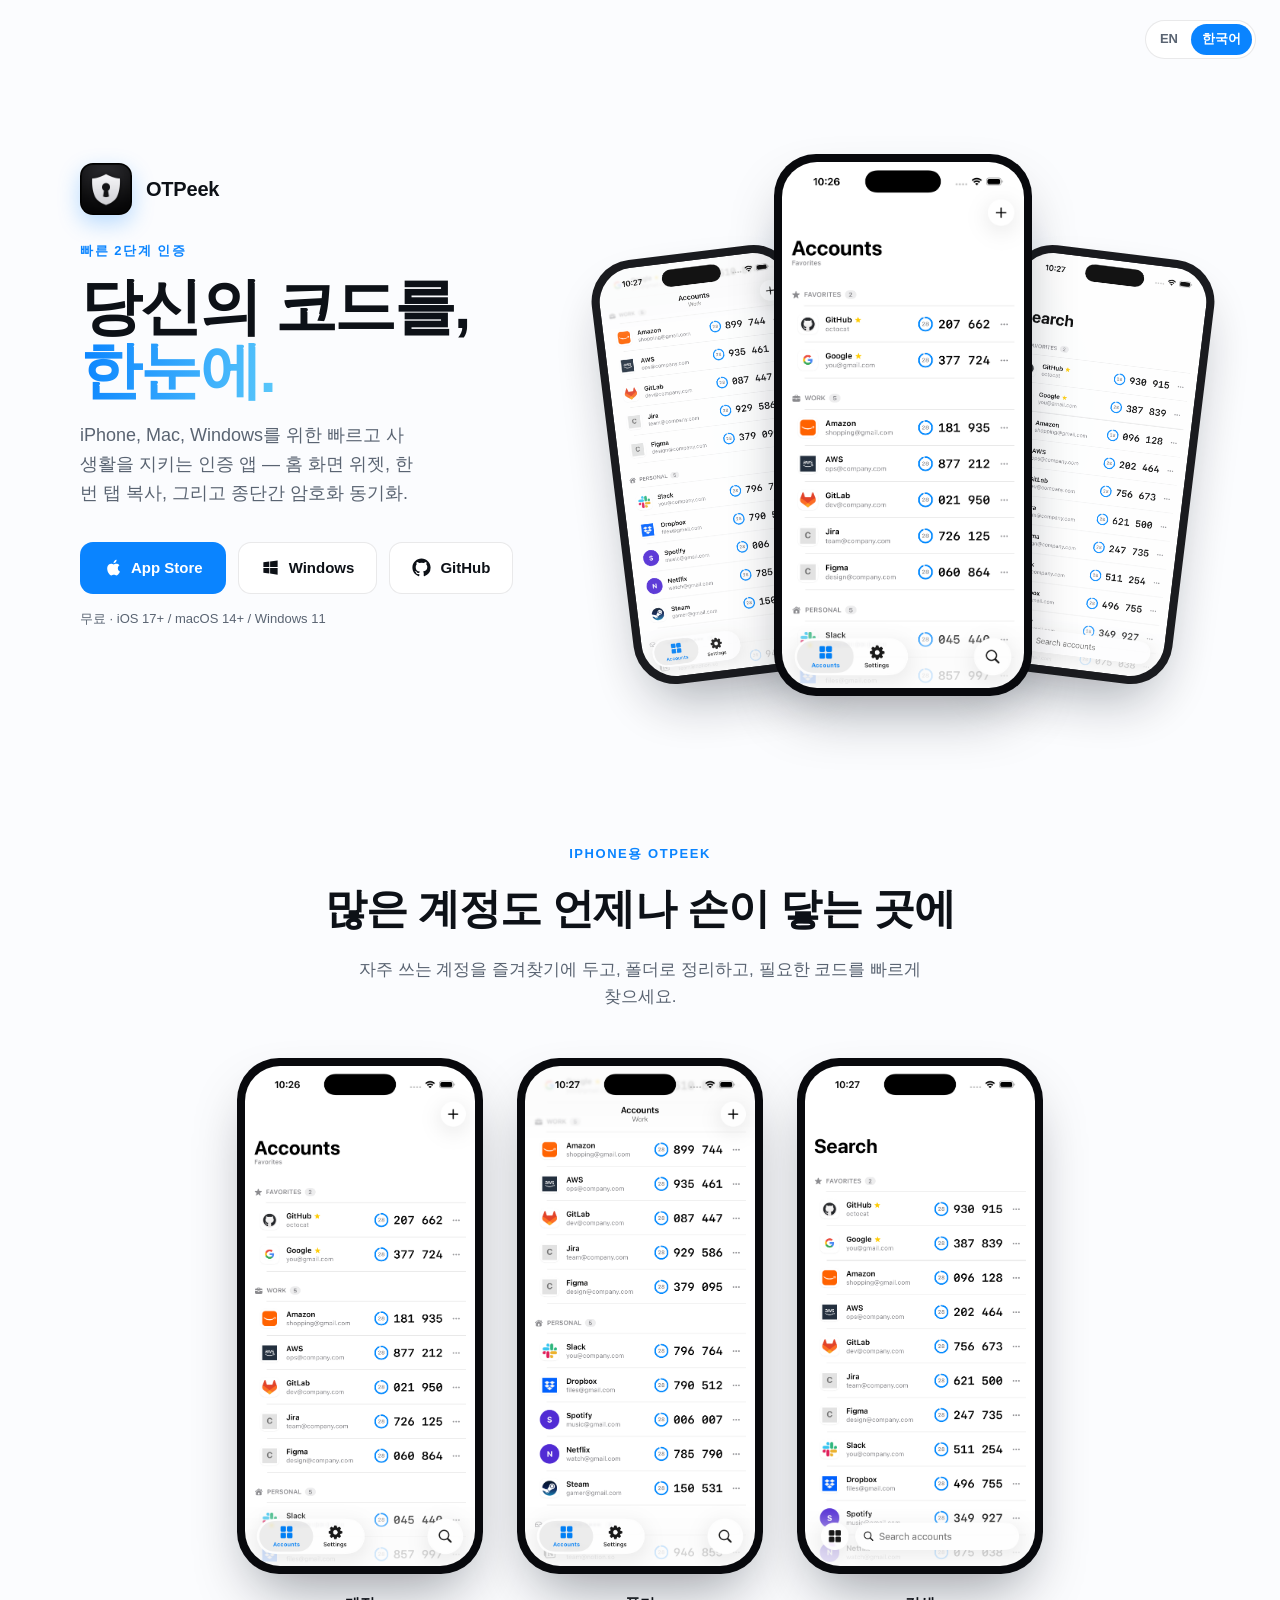
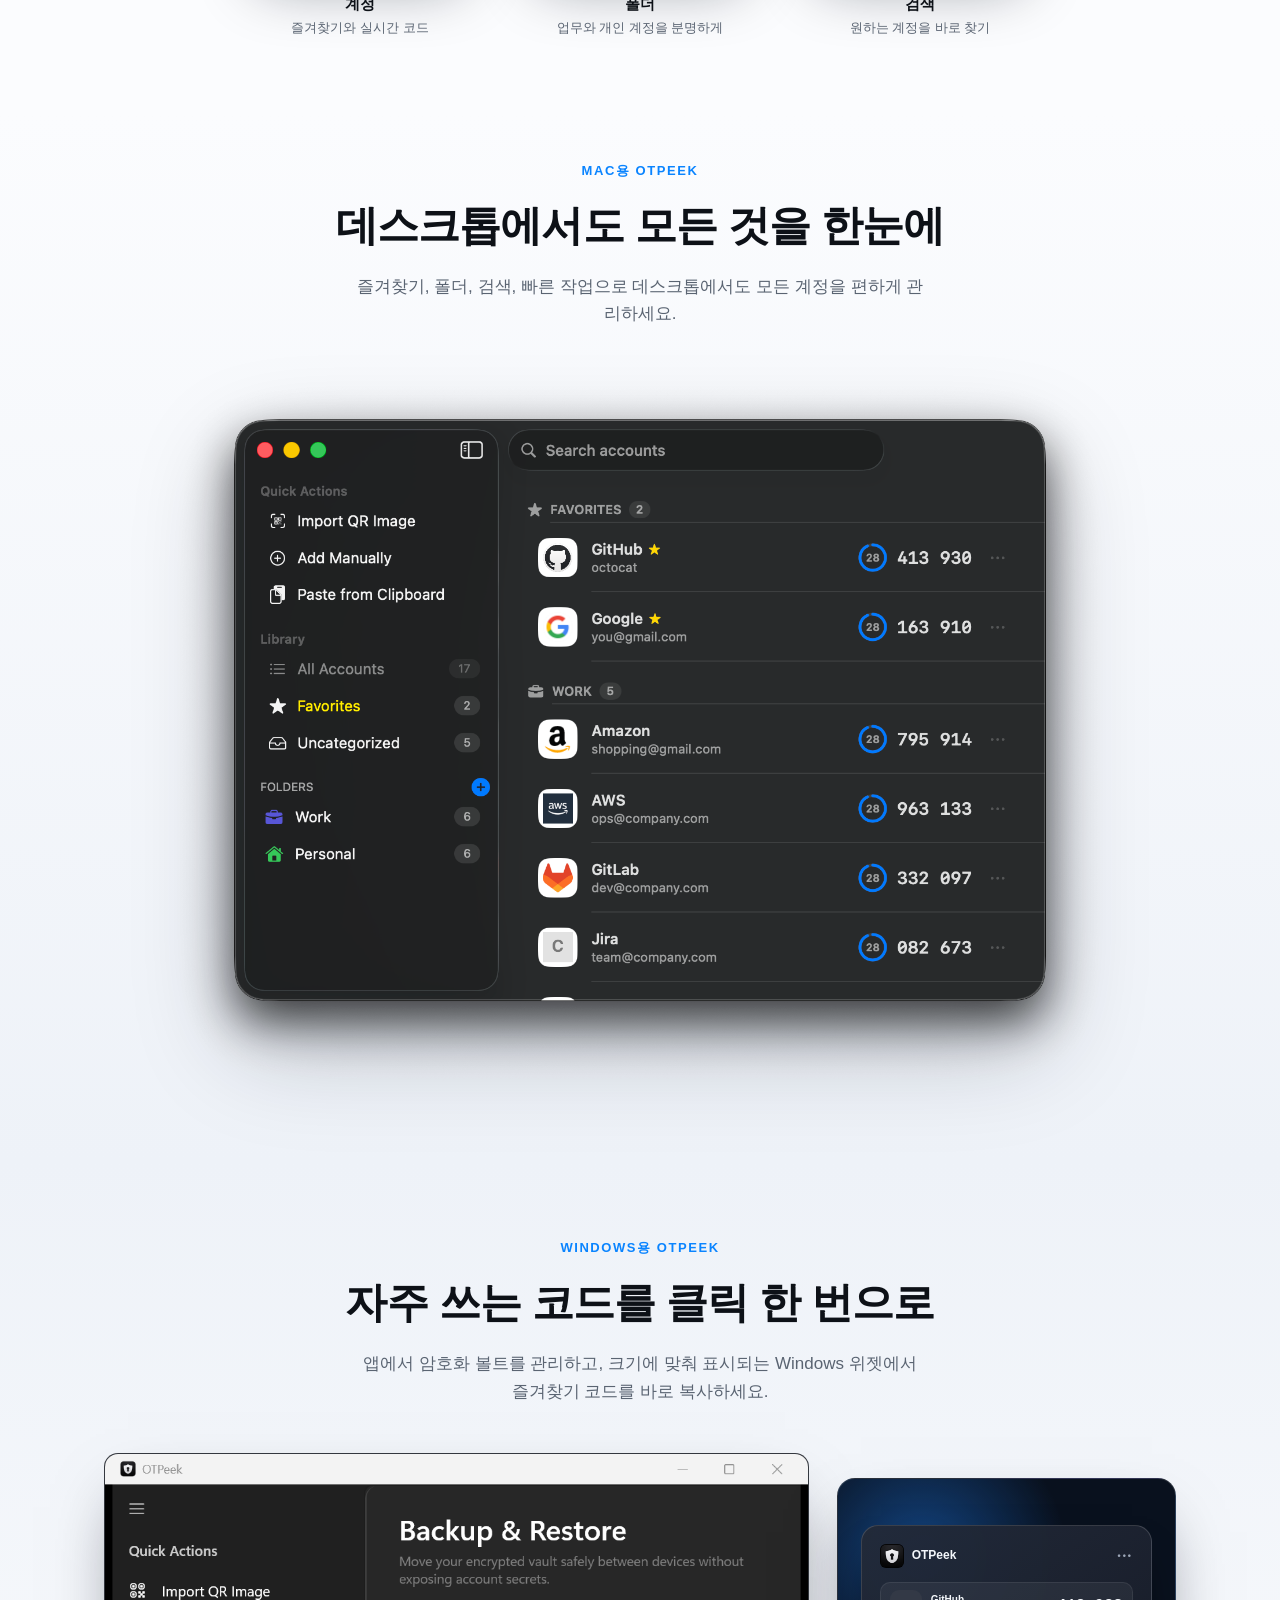
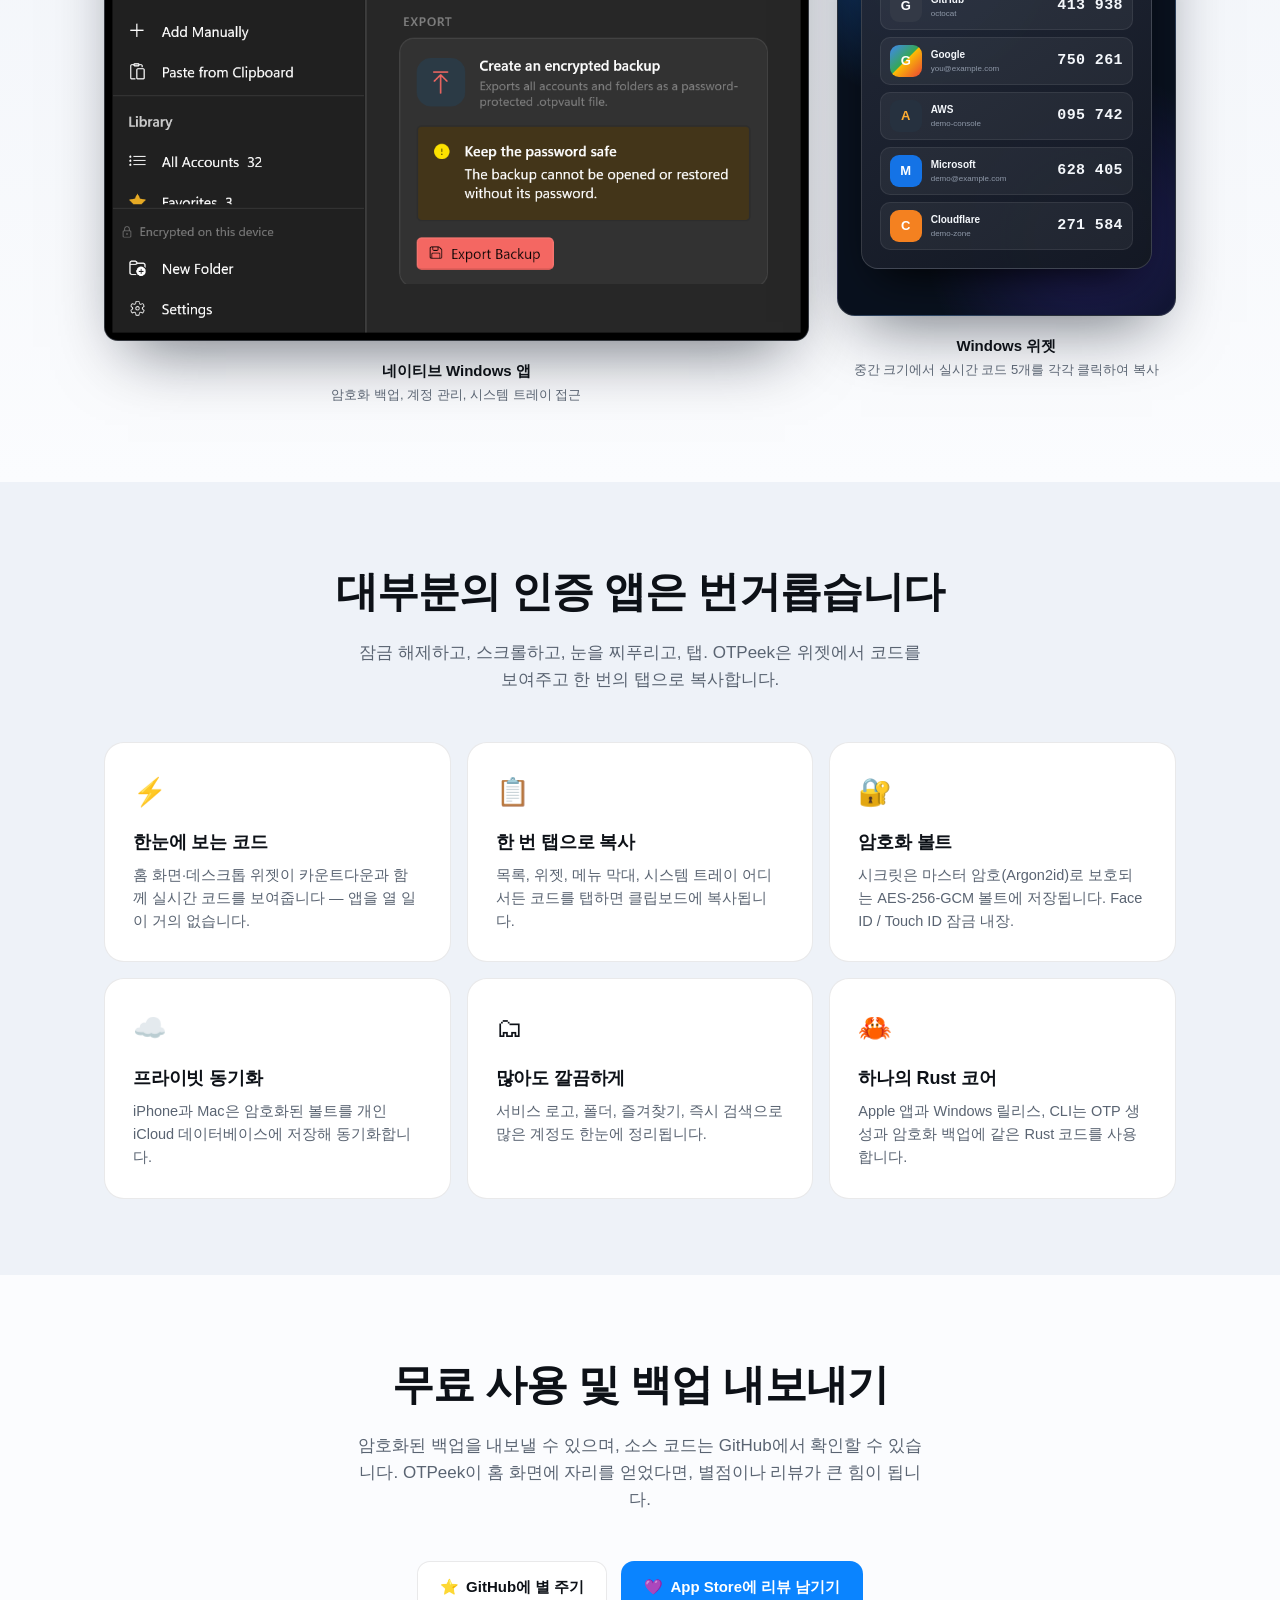
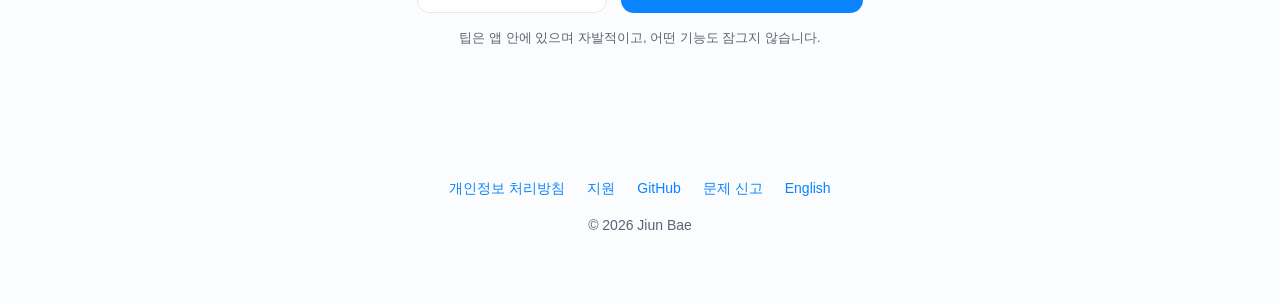
==== commit 8755ea6e: "Harden vault persistence, sync, and release tooling" ====
--- a/website/ko/index.html
+++ b/website/ko/index.html
@@ -39,7 +39,7 @@
         <svg viewBox="0 0 24 24"><path d="M12 .5C5.7.5.5 5.7.5 12c0 5.1 3.3 9.4 7.9 10.9.6.1.8-.3.8-.6v-2c-3.2.7-3.9-1.5-3.9-1.5-.5-1.3-1.3-1.7-1.3-1.7-1-.7.1-.7.1-.7 1.2.1 1.8 1.2 1.8 1.2 1 1.8 2.7 1.3 3.4 1 .1-.8.4-1.3.7-1.6-2.6-.3-5.3-1.3-5.3-5.7 0-1.3.4-2.3 1.2-3.1-.1-.3-.5-1.5.1-3.1 0 0 1-.3 3.2 1.2a11 11 0 0 1 5.8 0C17 4.7 18 5 18 5c.6 1.6.2 2.8.1 3.1.7.8 1.2 1.8 1.2 3.1 0 4.4-2.7 5.4-5.3 5.7.4.4.8 1.1.8 2.2v3.2c0 .3.2.7.8.6a11.5 11.5 0 0 0 7.9-10.9C23.5 5.7 18.3.5 12 .5z"/></svg>
         GitHub</a>
     </div>
-    <p class="note">무료 &amp; 오픈소스 · iOS 17+ / macOS 14+ / Windows 11</p>
+    <p class="note">무료 · iOS 17+ / macOS 14+ / Windows 11</p>
   </div>
 
   <div class="hero-devices" aria-label="iPhone용 OTPeek">
@@ -125,22 +125,22 @@
 <section class="alt">
   <div class="wrap">
     <h2>대부분의 인증 앱은 번거롭습니다</h2>
-    <p class="lead">잠금 해제하고, 스크롤하고, 눈을 찌푸리고, 탭. OTPeek은 보안을 조금도 포기하지 않고 코드를 한눈에 보여줍니다.</p>
+    <p class="lead">잠금 해제하고, 스크롤하고, 눈을 찌푸리고, 탭. OTPeek은 위젯에서 코드를 보여주고 한 번의 탭으로 복사합니다.</p>
     <div class="grid">
       <div class="card-f"><div class="emoji">⚡️</div><h3>한눈에 보는 코드</h3><p>홈 화면·데스크톱 위젯이 카운트다운과 함께 실시간 코드를 보여줍니다 — 앱을 열 일이 거의 없습니다.</p></div>
       <div class="card-f"><div class="emoji">📋</div><h3>한 번 탭으로 복사</h3><p>목록, 위젯, 메뉴 막대, 시스템 트레이 어디서든 코드를 탭하면 클립보드에 복사됩니다.</p></div>
       <div class="card-f"><div class="emoji">🔐</div><h3>암호화 볼트</h3><p>시크릿은 마스터 암호(Argon2id)로 보호되는 AES-256-GCM 볼트에 저장됩니다. Face ID / Touch ID 잠금 내장.</p></div>
-      <div class="card-f"><div class="emoji">☁️</div><h3>프라이빗 동기화</h3><p>iPhone과 Mac 간 iCloud 동기화는 암호화된 볼트만 옮깁니다 — 코드와 시크릿은 평문으로 기기를 떠나지 않습니다.</p></div>
+      <div class="card-f"><div class="emoji">☁️</div><h3>프라이빗 동기화</h3><p>iPhone과 Mac은 암호화된 볼트를 개인 iCloud 데이터베이스에 저장해 동기화합니다.</p></div>
       <div class="card-f"><div class="emoji">🗂</div><h3>많아도 깔끔하게</h3><p>서비스 로고, 폴더, 즐겨찾기, 즉시 검색으로 많은 계정도 한눈에 정리됩니다.</p></div>
-      <div class="card-f"><div class="emoji">🦀</div><h3>하나의 Rust 코어</h3><p>iOS, macOS, Windows가 동일한 검증된 Rust 엔진을 공유합니다 — 어디서나 같은 암호화와 백업 형식, 완전한 오픈소스.</p></div>
+      <div class="card-f"><div class="emoji">🦀</div><h3>하나의 Rust 코어</h3><p>Apple 앱과 Windows 릴리스, CLI는 OTP 생성과 암호화 백업에 같은 Rust 코드를 사용합니다.</p></div>
     </div>
   </div>
 </section>
 
 <section>
   <div class="wrap support">
-    <h2>무료, 오픈소스, 종속 없음</h2>
-    <p class="lead">모든 코드가 공개되어 있고, 데이터는 언제든 공개된 형식으로 내보낼 수 있습니다.
+    <h2>무료 사용 및 백업 내보내기</h2>
+    <p class="lead">암호화된 백업을 내보낼 수 있으며, 소스 코드는 GitHub에서 확인할 수 있습니다.
        OTPeek이 홈 화면에 자리를 얻었다면, 별점이나 리뷰가 큰 힘이 됩니다.</p>
     <div class="strip">
       <a class="btn" href="https://github.com/jiunbae/OTPeek">⭐️&ensp;GitHub에 별 주기</a>
@@ -158,7 +158,7 @@
     <a href="https://github.com/jiunbae/OTPeek/issues">문제 신고</a>
     <a href="../">English</a>
   </nav>
-  © 2026 Jiun Bae · OTPeek은 오픈소스 소프트웨어입니다.
+  © 2026 Jiun Bae
 </footer>
 
 </body>
